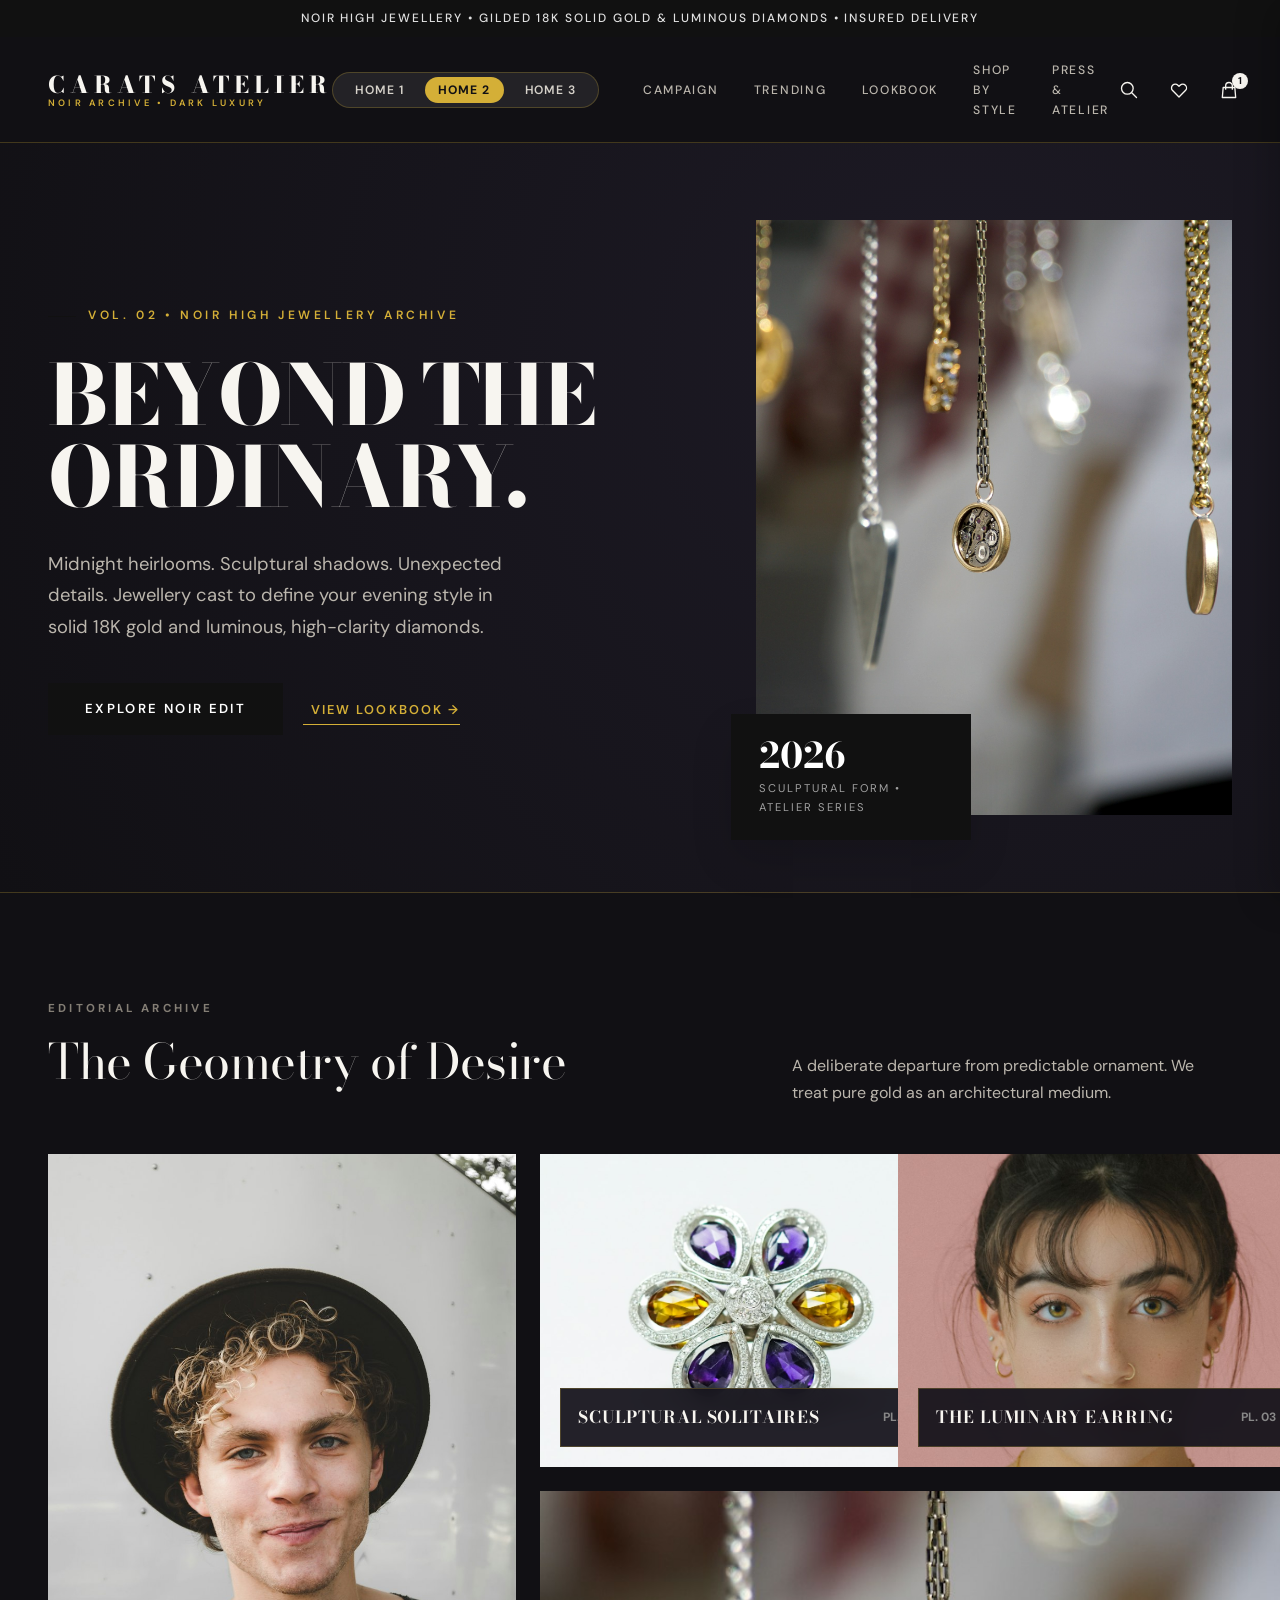
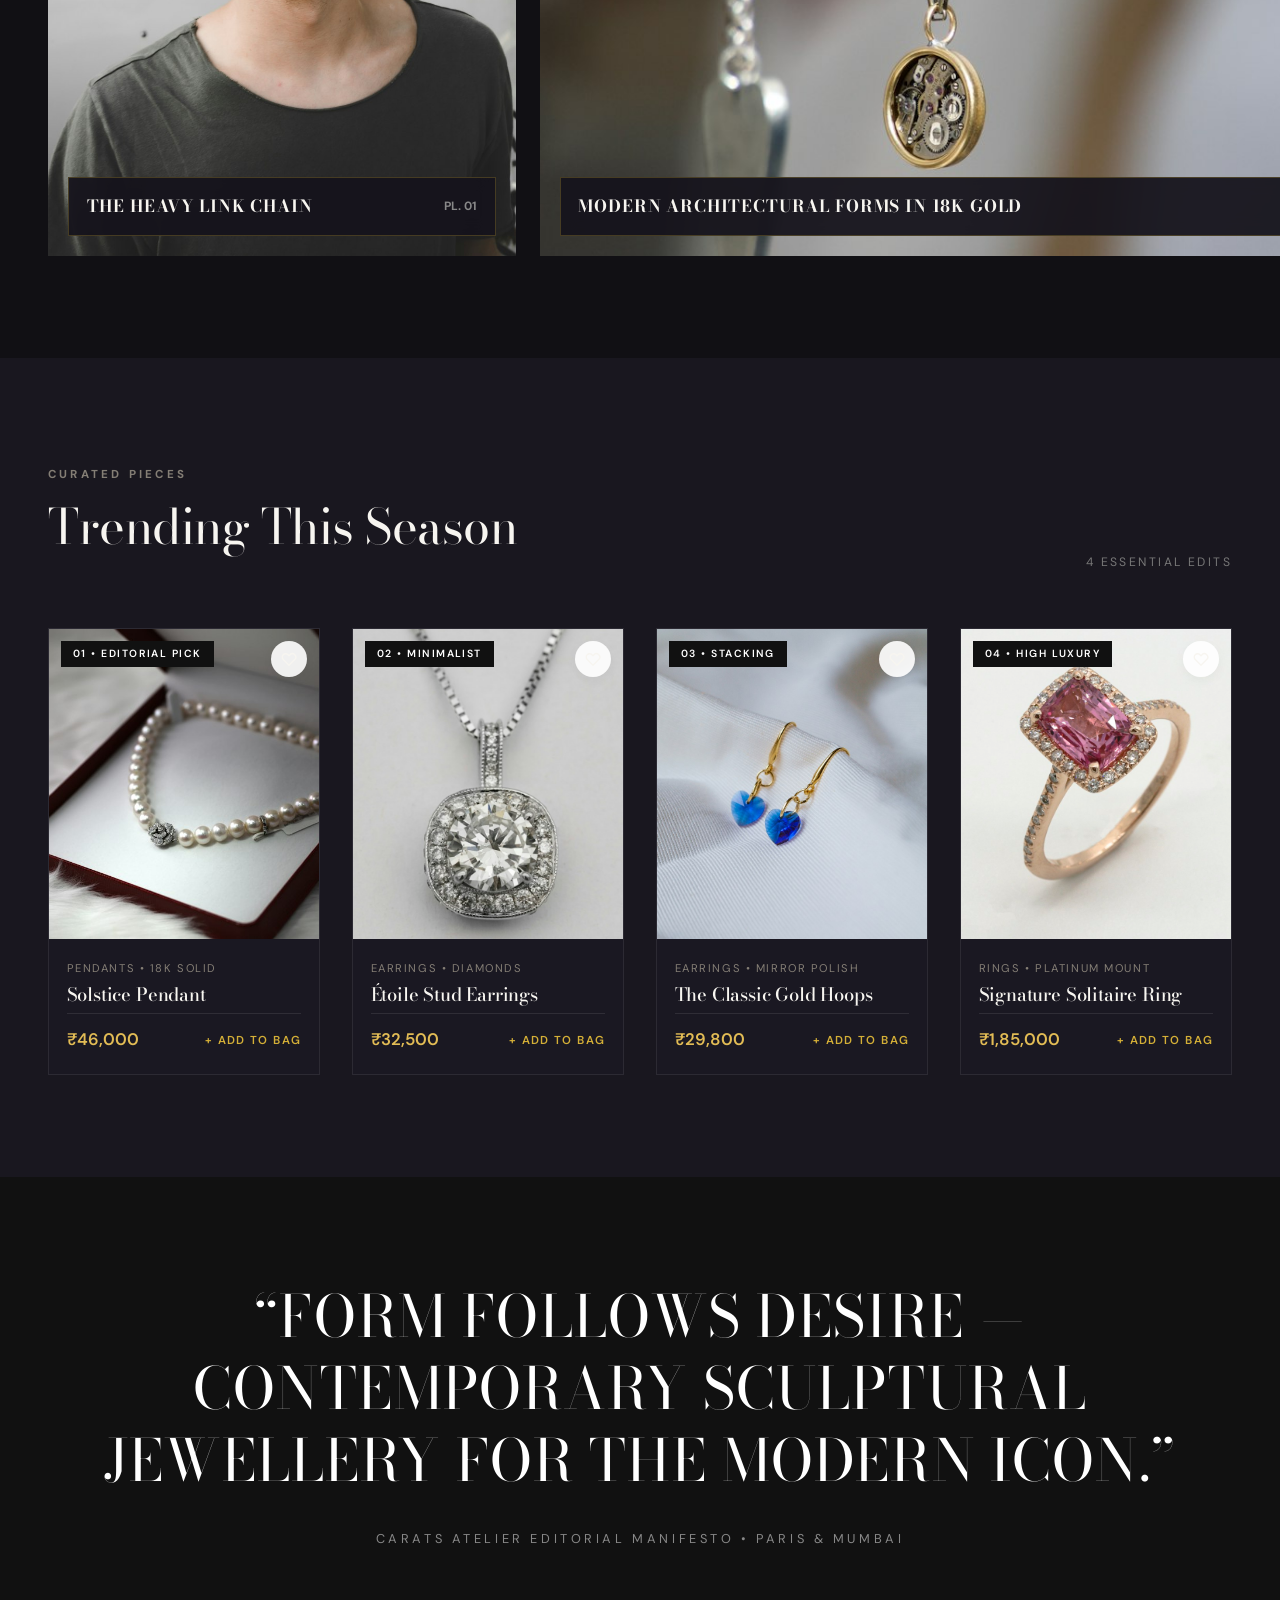
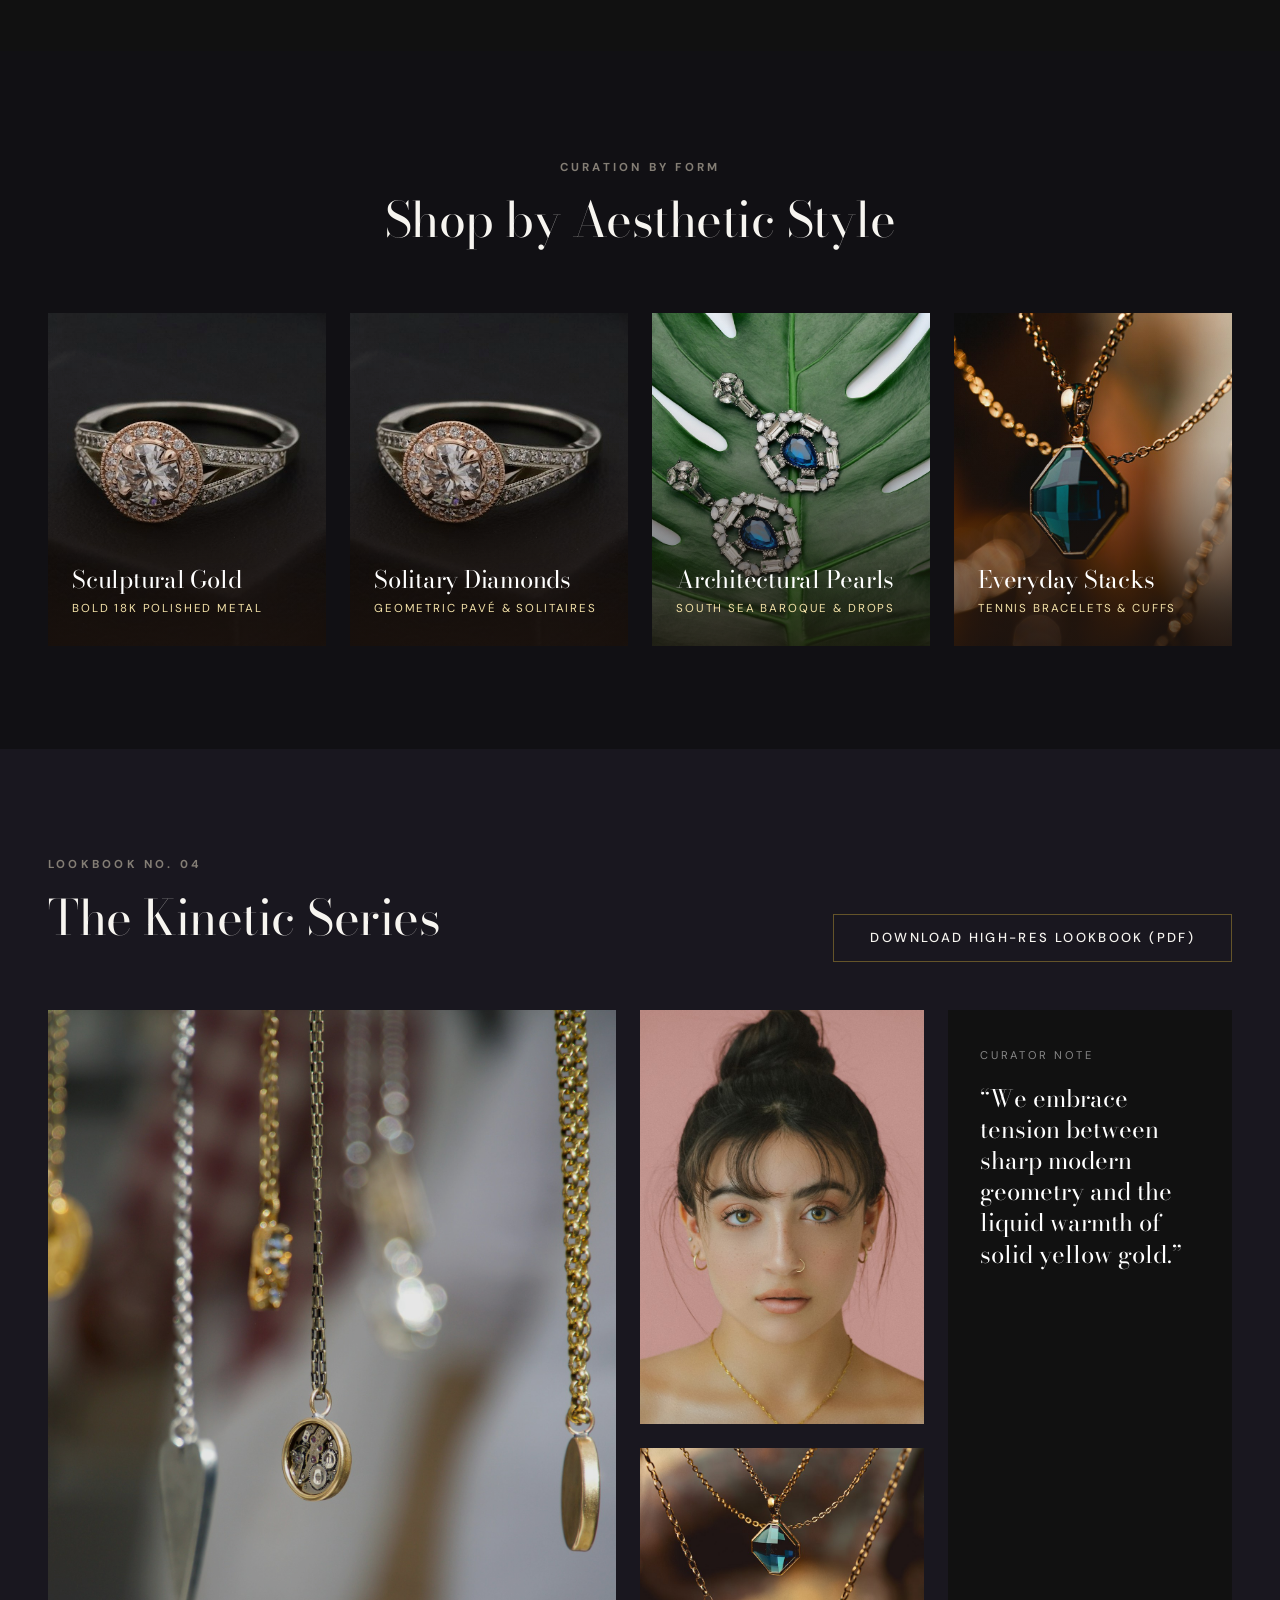
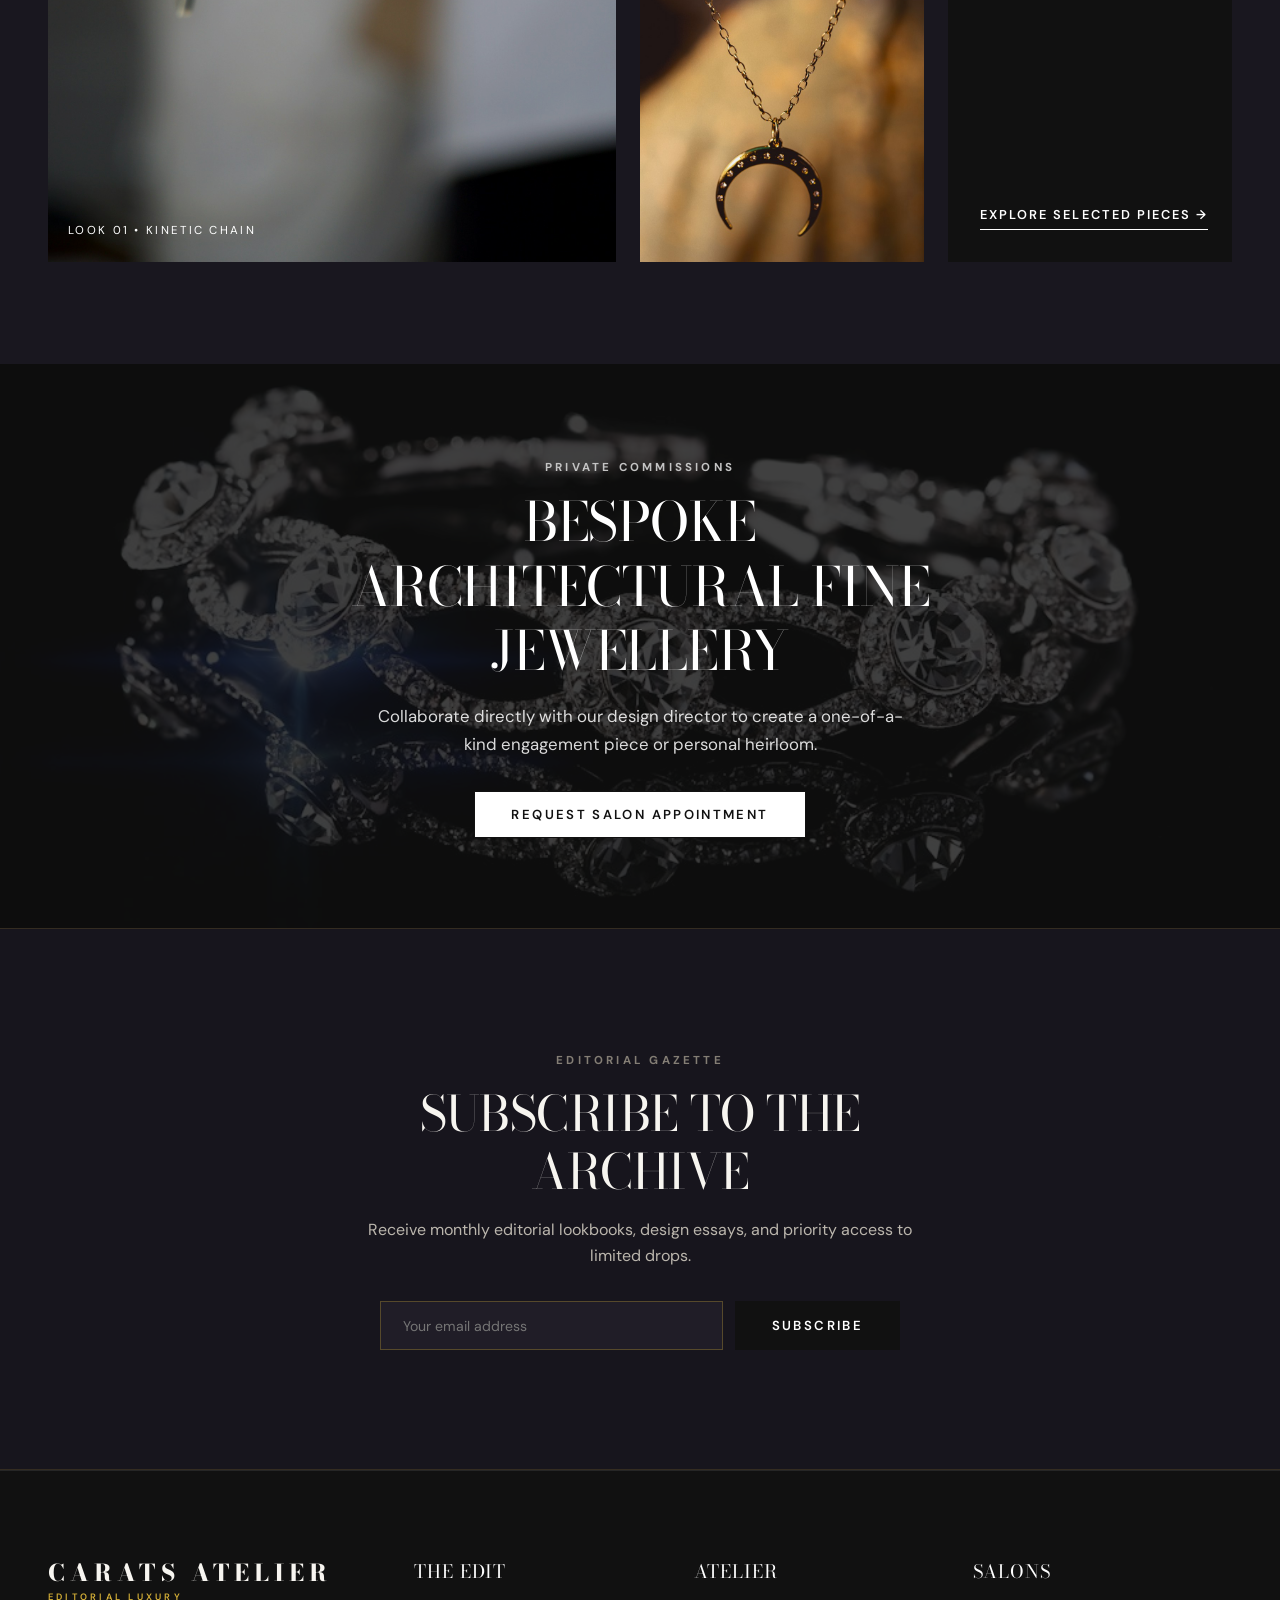
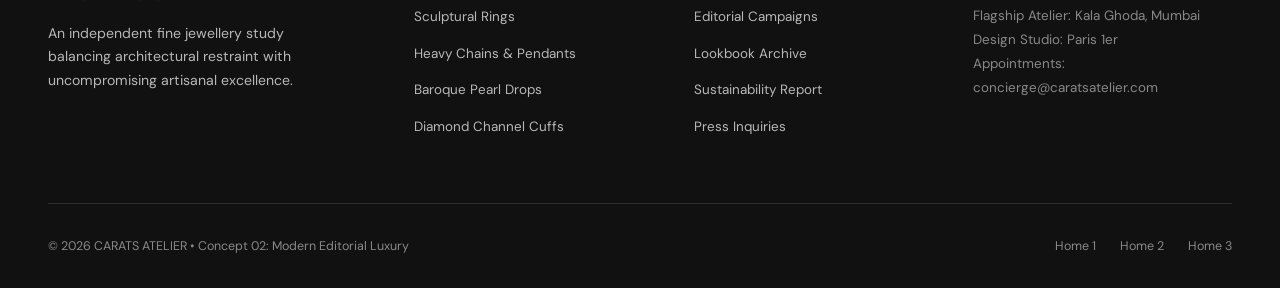
==== home-2.html @ 38d1f97b "Initial commit: Luxury Jewellery Website with 3 unique homepages" ====
<!DOCTYPE html>
<html lang="en">
<head>
  <meta charset="UTF-8">
  <meta name="viewport" content="width=device-width, initial-scale=1.0">
  <title>CARATS ATELIER | Modern Editorial Luxury</title>
  <meta name="description" content="Contemporary, fashion-forward jewellery designed to define your style. Modern heirlooms and unexpected details.">
  <link rel="stylesheet" href="css/style.css">
  <link rel="icon" href="data:image/svg+xml,<svg xmlns='http://www.w3.org/2000/svg' viewBox='0 0 24 24' fill='%23111111'><path d='M12 2L2 9l10 13 10-13-10-7z'/></svg>">
</head>
<body class="theme-dark theme-editorial">

  <!-- ==================== ANNOUNCEMENT BAR ==================== -->
  <div class="announcement-bar">
    NOIR HIGH JEWELLERY &bull; GILDED 18K SOLID GOLD & LUMINOUS DIAMONDS &bull; INSURED DELIVERY
  </div>

  <!-- ==================== GLOBAL NAVBAR ==================== -->
  <header class="site-header">
    <div class="container nav-container">
      <a href="home-2.html" class="brand-logo" aria-label="Carats Atelier Dark Luxury">
        <span class="brand-wordmark">CARATS ATELIER</span>
        <span class="brand-subtext" style="color: #D4AF37;">NOIR ARCHIVE &bull; DARK LUXURY</span>
      </a>

      <nav class="nav-menu" aria-label="Primary Navigation">
        <div class="nav-concept-group" title="Select Homepage Experience">
          <a href="home-1.html" class="nav-concept-link" data-concept="home-1">Home 1</a>
          <a href="home-2.html" class="nav-concept-link active" data-concept="home-2">Home 2</a>
          <a href="home-3.html" class="nav-concept-link" data-concept="home-3">Home 3</a>
        </div>
        <a href="#campaign" class="nav-link">Campaign</a>
        <a href="#trending" class="nav-link">Trending</a>
        <a href="#lookbook" class="nav-link">Lookbook</a>
        <a href="#styles" class="nav-link">Shop By Style</a>
        <a href="#contact" class="nav-link">Press & Atelier</a>
      </nav>

      <div class="nav-actions">
        <button class="action-btn search-trigger-btn" aria-label="Search Catalogue">
          <svg class="action-icon" fill="none" stroke="currentColor" viewBox="0 0 24 24">
            <path stroke-linecap="round" stroke-linejoin="round" d="M21 21l-6-6m2-5a7 7 0 11-14 0 7 7 0 0114 0z"/>
          </svg>
        </button>

        <button class="action-btn" id="header-wishlist-btn" aria-label="View Saved">
          <svg class="action-icon" fill="none" stroke="currentColor" viewBox="0 0 24 24">
            <path stroke-linecap="round" stroke-linejoin="round" d="M4.318 6.318a4.5 4.5 0 000 6.364L12 20.364l7.682-7.682a4.5 4.5 0 00-6.364-6.364L12 7.636l-1.318-1.318a4.5 4.5 0 00-6.364 0z"/>
          </svg>
          <span class="action-badge wishlist-count-badge" style="display: none;">0</span>
        </button>

        <button class="action-btn" id="header-bag-btn" aria-label="View Shopping Bag">
          <svg class="action-icon" fill="none" stroke="currentColor" viewBox="0 0 24 24">
            <path stroke-linecap="round" stroke-linejoin="round" d="M16 11V7a4 4 0 00-8 0v4M5 9h14l1 12H4L5 9z"/>
          </svg>
          <span class="action-badge bag-count-badge">1</span>
        </button>

        <button class="mobile-toggle" aria-label="Open Mobile Menu">
          <svg fill="none" stroke="currentColor" viewBox="0 0 24 24">
            <path stroke-linecap="round" stroke-linejoin="round" stroke-width="2" d="M4 6h16M4 12h16M4 18h16"/>
          </svg>
        </button>
      </div>
    </div>
  </header>

  <!-- ==================== MOBILE DRAWER ==================== -->
  <div class="mobile-drawer" role="dialog" aria-modal="true" aria-label="Mobile Navigation">
    <div class="mobile-drawer-content">
      <div class="mobile-drawer-header">
        <div class="brand-logo">
          <span class="brand-wordmark" style="font-size: 1.25rem;">CARATS ATELIER</span>
          <span class="brand-subtext">EDITORIAL EDITION</span>
        </div>
        <button class="mobile-close-btn" aria-label="Close Mobile Menu">&times;</button>
      </div>

      <div class="mobile-concept-list">
        <span class="mobile-concept-title">Select Experience:</span>
        <a href="home-1.html" class="nav-concept-link" data-concept="home-1">Home 1</a>
        <a href="home-2.html" class="nav-concept-link active" data-concept="home-2">Home 2</a>
        <a href="home-3.html" class="nav-concept-link" data-concept="home-3">Home 3</a>
      </div>

      <nav class="mobile-nav-links">
        <a href="#campaign" class="mobile-nav-link">Editorial Campaign</a>
        <a href="#trending" class="mobile-nav-link">Trending Now</a>
        <a href="#lookbook" class="mobile-nav-link">Visual Lookbook</a>
        <a href="#styles" class="mobile-nav-link">Shop By Style</a>
        <a href="#contact" class="mobile-nav-link">Contact & Atelier</a>
      </nav>
    </div>
  </div>

  <main>
    <!-- ==================== HERO SECTION (DARK EDITORIAL LUXURY) ==================== -->
    <section class="hero-editorial" id="hero" style="background: radial-gradient(circle at 75% 30%, #1D1A25 0%, #111014 100%);">
      <div class="container hero-editorial-grid">
        <div class="hero-editorial-text">
          <div class="editorial-tag" style="color: #D4AF37;">VOL. 02 &bull; NOIR HIGH JEWELLERY ARCHIVE</div>
          <h1 class="hero-editorial-title" style="color: #F7F5F0;">BEYOND THE ORDINARY.</h1>
          <p class="hero-editorial-desc" style="color: #BBB6AD;">
            Midnight heirlooms. Sculptural shadows. Unexpected details. Jewellery cast to define your evening style in solid 18K gold and luminous, high-clarity diamonds.
          </p>
          <div style="display: flex; gap: 1.25rem; align-items: center; flex-wrap: wrap;">
            <a href="#trending" class="btn btn-primary">Explore Noir Edit</a>
            <a href="#lookbook" class="btn-underline" style="padding-left: 0.5rem; color: #D4AF37;">View Lookbook &rarr;</a>
          </div>
        </div>

        <div class="hero-editorial-media">
          <img src="assets/images/hero-editorial.jpg" alt="Artistic jewellery editorial campaign with model" class="hero-editorial-primary-img">
          <div class="hero-editorial-floating-badge">
            <div class="year">2026</div>
            <div class="text">Sculptural Form &bull; Atelier Series</div>
          </div>
        </div>
      </div>
    </section>

    <!-- ==================== EDITORIAL CAMPAIGN GALLERY (ASYMMETRICAL SPREAD) ==================== -->
    <section class="section-padding" id="campaign">
      <div class="container">
        <div style="display: flex; justify-content: space-between; align-items: flex-end; margin-bottom: 3rem; flex-wrap: wrap; gap: 1rem;">
          <div>
            <span class="eyebrow">Editorial Archive</span>
            <h2 class="section-title">The Geometry of Desire</h2>
          </div>
          <p class="section-desc text-left" style="margin: 0; max-width: 440px;">
            A deliberate departure from predictable ornament. We treat pure gold as an architectural medium.
          </p>
        </div>

        <div class="editorial-spread-grid">
          <!-- Asymmetric tall card -->
          <div class="spread-card tall">
            <img src="assets/images/editorial-1.jpg" alt="High fashion editorial model wearing fine jewelry" loading="lazy">
            <div class="spread-caption">
              <span class="spread-caption-title">The Heavy Link Chain</span>
              <span class="spread-caption-num">PL. 01</span>
            </div>
          </div>

          <!-- Standard landscape 1 -->
          <div class="spread-card standard">
            <img src="assets/images/materials-gold.jpg" alt="Sculptural 18K solid gold rings" loading="lazy">
            <div class="spread-caption">
              <span class="spread-caption-title">Sculptural Solitaires</span>
              <span class="spread-caption-num">PL. 02</span>
            </div>
          </div>

          <!-- Standard landscape 2 -->
          <div class="spread-card standard">
            <img src="assets/images/editorial-3.jpg" alt="Artistic portrait with diamond earrings" loading="lazy">
            <div class="spread-caption">
              <span class="spread-caption-title">The Luminary Earring</span>
              <span class="spread-caption-num">PL. 03</span>
            </div>
          </div>

          <!-- Wide bottom block spanning 2 cols -->
          <div class="spread-card standard" style="grid-column: 2 / span 2; aspect-ratio: 16/7;">
            <img src="assets/images/editorial-2.jpg" alt="Fine jewellery close-up" loading="lazy">
            <div class="spread-caption">
              <span class="spread-caption-title">Modern Architectural Forms in 18K Gold</span>
              <span class="spread-caption-num">PL. 04</span>
            </div>
          </div>
        </div>
      </div>
    </section>

    <!-- ==================== TRENDING NOW COLLECTION ==================== -->
    <section class="section-padding" id="trending" style="background-color: var(--bg-secondary);">
      <div class="container">
        <div style="display: flex; justify-content: space-between; align-items: flex-end; margin-bottom: 3.5rem; flex-wrap: wrap; gap: 1rem;">
          <div>
            <span class="eyebrow">Curated Pieces</span>
            <h2 class="section-title">Trending This Season</h2>
          </div>
          <span style="font-size: 0.76rem; letter-spacing: 0.2em; text-transform: uppercase; color: #777;">4 ESSENTIAL EDITS</span>
        </div>

        <div class="product-grid">
          <!-- Item 1: Solstice Pendant -->
          <article class="product-card">
            <div class="product-image-wrap">
              <div class="product-badges">
                <span class="badge badge-dark">01 &bull; Editorial Pick</span>
              </div>
              <button class="product-wishlist-btn" data-product-id="solstice-pendant" aria-label="Save Solstice Pendant to Wishlist">
                <svg width="18" height="18" fill="none" stroke="currentColor" stroke-width="1.8" viewBox="0 0 24 24">
                  <path stroke-linecap="round" stroke-linejoin="round" d="M4.318 6.318a4.5 4.5 0 000 6.364L12 20.364l7.682-7.682a4.5 4.5 0 00-6.364-6.364L12 7.636l-1.318-1.318a4.5 4.5 0 00-6.364 0z"/>
                </svg>
              </button>
              <img src="assets/images/solstice-pendant.jpg" alt="Solstice Pendant" class="product-img" loading="lazy">
              <button class="product-quickview-btn" data-product-id="solstice-pendant">Quick View</button>
            </div>
            <div class="product-info">
              <span class="product-category">Pendants &bull; 18K Solid</span>
              <h3 class="product-title">Solstice Pendant</h3>
              <div class="product-footer">
                <span class="product-price">₹46,000</span>
                <button class="product-add-btn" onclick="addToBag('solstice-pendant')">+ Add to Bag</button>
              </div>
            </div>
          </article>

          <!-- Item 2: Étoile Stud Earrings -->
          <article class="product-card">
            <div class="product-image-wrap">
              <div class="product-badges">
                <span class="badge badge-dark">02 &bull; Minimalist</span>
              </div>
              <button class="product-wishlist-btn" data-product-id="etoile-studs" aria-label="Save Étoile Stud Earrings to Wishlist">
                <svg width="18" height="18" fill="none" stroke="currentColor" stroke-width="1.8" viewBox="0 0 24 24">
                  <path stroke-linecap="round" stroke-linejoin="round" d="M4.318 6.318a4.5 4.5 0 000 6.364L12 20.364l7.682-7.682a4.5 4.5 0 00-6.364-6.364L12 7.636l-1.318-1.318a4.5 4.5 0 00-6.364 0z"/>
                </svg>
              </button>
              <img src="assets/images/etoile-studs.jpg" alt="Étoile Stud Earrings" class="product-img" loading="lazy">
              <button class="product-quickview-btn" data-product-id="etoile-studs">Quick View</button>
            </div>
            <div class="product-info">
              <span class="product-category">Earrings &bull; Diamonds</span>
              <h3 class="product-title">Étoile Stud Earrings</h3>
              <div class="product-footer">
                <span class="product-price">₹32,500</span>
                <button class="product-add-btn" onclick="addToBag('etoile-studs')">+ Add to Bag</button>
              </div>
            </div>
          </article>

          <!-- Item 3: The Classic Gold Hoops -->
          <article class="product-card">
            <div class="product-image-wrap">
              <div class="product-badges">
                <span class="badge badge-dark">03 &bull; Stacking</span>
              </div>
              <button class="product-wishlist-btn" data-product-id="classic-hoops" aria-label="Save The Classic Gold Hoops to Wishlist">
                <svg width="18" height="18" fill="none" stroke="currentColor" stroke-width="1.8" viewBox="0 0 24 24">
                  <path stroke-linecap="round" stroke-linejoin="round" d="M4.318 6.318a4.5 4.5 0 000 6.364L12 20.364l7.682-7.682a4.5 4.5 0 00-6.364-6.364L12 7.636l-1.318-1.318a4.5 4.5 0 00-6.364 0z"/>
                </svg>
              </button>
              <img src="assets/images/classic-hoops.jpg" alt="The Classic Gold Hoops" class="product-img" loading="lazy">
              <button class="product-quickview-btn" data-product-id="classic-hoops">Quick View</button>
            </div>
            <div class="product-info">
              <span class="product-category">Earrings &bull; Mirror Polish</span>
              <h3 class="product-title">The Classic Gold Hoops</h3>
              <div class="product-footer">
                <span class="product-price">₹29,800</span>
                <button class="product-add-btn" onclick="addToBag('classic-hoops')">+ Add to Bag</button>
              </div>
            </div>
          </article>

          <!-- Item 4: Signature Solitaire Ring -->
          <article class="product-card">
            <div class="product-image-wrap">
              <div class="product-badges">
                <span class="badge badge-dark">04 &bull; High Luxury</span>
              </div>
              <button class="product-wishlist-btn" data-product-id="signature-solitaire" aria-label="Save Signature Solitaire Ring to Wishlist">
                <svg width="18" height="18" fill="none" stroke="currentColor" stroke-width="1.8" viewBox="0 0 24 24">
                  <path stroke-linecap="round" stroke-linejoin="round" d="M4.318 6.318a4.5 4.5 0 000 6.364L12 20.364l7.682-7.682a4.5 4.5 0 00-6.364-6.364L12 7.636l-1.318-1.318a4.5 4.5 0 00-6.364 0z"/>
                </svg>
              </button>
              <img src="assets/images/signature-solitaire.jpg" alt="Signature Solitaire Ring" class="product-img" loading="lazy">
              <button class="product-quickview-btn" data-product-id="signature-solitaire">Quick View</button>
            </div>
            <div class="product-info">
              <span class="product-category">Rings &bull; Platinum Mount</span>
              <h3 class="product-title">Signature Solitaire Ring</h3>
              <div class="product-footer">
                <span class="product-price">₹1,85,000</span>
                <button class="product-add-btn" onclick="addToBag('signature-solitaire')">+ Add to Bag</button>
              </div>
            </div>
          </article>
        </div>
      </div>
    </section>

    <!-- ==================== LARGE TYPOGRAPHY BRAND STATEMENT ==================== -->
    <section class="editorial-statement">
      <div class="container">
        <blockquote class="statement-quote">
          &ldquo;FORM FOLLOWS DESIRE — CONTEMPORARY SCULPTURAL JEWELLERY FOR THE MODERN ICON.&rdquo;
        </blockquote>
        <div class="statement-author">CARATS ATELIER EDITORIAL MANIFESTO &bull; PARIS & MUMBAI</div>
      </div>
    </section>

    <!-- ==================== SHOP BY STYLE (CURATED MODERN MOODS) ==================== -->
    <section class="section-padding" id="styles">
      <div class="container">
        <div style="text-align: center; margin-bottom: clamp(2.5rem, 5vw, 4rem);">
          <span class="eyebrow">Curation By Form</span>
          <h2 class="section-title">Shop by Aesthetic Style</h2>
        </div>

        <div class="category-grid">
          <!-- Style 1 -->
          <div class="category-card" style="aspect-ratio: 1/1.2;">
            <img src="assets/images/cat-rings.jpg" alt="Sculptural gold rings" class="category-card-img" loading="lazy">
            <div class="category-card-overlay">
              <h3 class="category-card-title">Sculptural Gold</h3>
              <span class="category-card-count">Bold 18K Polished Metal</span>
            </div>
          </div>

          <!-- Style 2 -->
          <div class="category-card" style="aspect-ratio: 1/1.2;">
            <img src="assets/images/grace-ring.jpg" alt="Solitary diamond ring" class="category-card-img" loading="lazy">
            <div class="category-card-overlay">
              <h3 class="category-card-title">Solitary Diamonds</h3>
              <span class="category-card-count">Geometric Pavé & Solitaires</span>
            </div>
          </div>

          <!-- Style 3 -->
          <div class="category-card" style="aspect-ratio: 1/1.2;">
            <img src="assets/images/cat-earrings.jpg" alt="Architectural pearl earrings" class="category-card-img" loading="lazy">
            <div class="category-card-overlay">
              <h3 class="category-card-title">Architectural Pearls</h3>
              <span class="category-card-count">South Sea Baroque & Drops</span>
            </div>
          </div>

          <!-- Style 4 -->
          <div class="category-card" style="aspect-ratio: 1/1.2;">
            <img src="assets/images/aurora-bracelet.jpg" alt="Everyday diamond stacks" class="category-card-img" loading="lazy">
            <div class="category-card-overlay">
              <h3 class="category-card-title">Everyday Stacks</h3>
              <span class="category-card-count">Tennis Bracelets & Cuffs</span>
            </div>
          </div>
        </div>
      </div>
    </section>

    <!-- ==================== VISUAL LOOKBOOK SECTION ==================== -->
    <section class="section-padding" id="lookbook" style="background-color: var(--bg-secondary);">
      <div class="container">
        <div style="display: flex; justify-content: space-between; align-items: flex-end; margin-bottom: 3rem; flex-wrap: wrap; gap: 1rem;">
          <div>
            <span class="eyebrow">Lookbook No. 04</span>
            <h2 class="section-title">The Kinetic Series</h2>
          </div>
          <button class="btn btn-secondary" onclick="showToast('Lookbook Look-01 to Look-12 loaded in full resolution gallery.', '📷')">
            Download High-Res Lookbook (PDF)
          </button>
        </div>

        <div style="display: grid; grid-template-columns: 2fr 1fr 1fr; gap: 1.5rem;">
          <div style="position: relative; overflow: hidden; background: #000;">
            <img src="assets/images/hero-editorial.jpg" alt="Kinetic lookbook main" style="width: 100%; height: 100%; object-fit: cover; opacity: 0.9;" loading="lazy">
            <div style="position: absolute; bottom: 20px; left: 20px; color: #fff;">
              <span style="font-size: 0.72rem; letter-spacing: 0.2em; text-transform: uppercase;">LOOK 01 &bull; KINETIC CHAIN</span>
            </div>
          </div>
          <div style="display: flex; flex-direction: column; gap: 1.5rem;">
            <div style="position: relative; overflow: hidden; height: 100%;">
              <img src="assets/images/editorial-3.jpg" alt="Kinetic lookbook 2" style="width: 100%; height: 100%; object-fit: cover;" loading="lazy">
            </div>
            <div style="position: relative; overflow: hidden; height: 100%;">
              <img src="assets/images/celeste-necklace.jpg" alt="Kinetic lookbook 3" style="width: 100%; height: 100%; object-fit: cover;" loading="lazy">
            </div>
          </div>
          <div style="position: relative; overflow: hidden; background: #111; padding: 2rem; display: flex; flex-direction: column; justify-content: space-between; color: #FFF;">
            <div>
              <span style="font-size: 0.7rem; letter-spacing: 0.25em; text-transform: uppercase; color: #888;">CURATOR NOTE</span>
              <p style="font-family: var(--font-bodoni); font-size: 1.5rem; line-height: 1.3; margin-top: 1rem;">
                &ldquo;We embrace tension between sharp modern geometry and the liquid warmth of solid yellow gold.&rdquo;
              </p>
            </div>
            <a href="#trending" class="btn-underline" style="color: #FFF; width: max-content;">Explore Selected Pieces &rarr;</a>
          </div>
        </div>
      </div>
    </section>

    <!-- ==================== BOLD PROMOTIONAL CAMPAIGN BANNER ==================== -->
    <section class="promo-banner" style="background-color: #111111;">
      <img src="assets/images/craft-atelier.jpg" alt="Craft workshop" class="promo-banner-bg" style="opacity: 0.2;" loading="lazy">
      <div class="container promo-banner-content">
        <span class="eyebrow" style="color: #C4C4C4;">PRIVATE COMMISSIONS</span>
        <h2 class="promo-banner-title">BESPOKE ARCHITECTURAL FINE JEWELLERY</h2>
        <p class="promo-banner-desc">
          Collaborate directly with our design director to create a one-of-a-kind engagement piece or personal heirloom.
        </p>
        <button class="btn btn-primary" onclick="showToast('Private Atelier Consultation booking opened.', '✦')" style="background-color: #FFFFFF; color: #111111;">
          Request Salon Appointment
        </button>
      </div>
    </section>

    <!-- ==================== NEWSLETTER SECTION ==================== -->
    <section class="section-padding newsletter-section" style="background-color: #17151D; border-top: 1px solid rgba(212, 175, 55, 0.15); border-bottom: 1px solid rgba(212, 175, 55, 0.15);">
      <div class="container">
        <div class="newsletter-card">
          <span class="eyebrow">EDITORIAL GAZETTE</span>
          <h2 class="section-title">SUBSCRIBE TO THE ARCHIVE</h2>
          <p class="section-desc">Receive monthly editorial lookbooks, design essays, and priority access to limited drops.</p>
          
          <form class="newsletter-form">
            <input type="email" class="newsletter-input" placeholder="Your email address" required aria-label="Email address for newsletter">
            <button type="submit" class="btn btn-primary">Subscribe</button>
          </form>
          <div class="newsletter-feedback"></div>
        </div>
      </div>
    </section>
  </main>

  <!-- ==================== MINIMAL BLACK & WHITE FOOTER ==================== -->
  <footer class="site-footer" id="contact" style="background-color: #111111;">
    <div class="container">
      <div class="footer-top">
        <div class="footer-brand">
          <div class="brand-logo">
            <span class="brand-wordmark" style="color: #FFFFFF;">CARATS ATELIER</span>
            <span class="brand-subtext" style="color: #888;">EDITORIAL LUXURY</span>
          </div>
          <p class="footer-desc">
            An independent fine jewellery study balancing architectural restraint with uncompromising artisanal excellence.
          </p>
        </div>

        <div>
          <h4 class="footer-heading">THE EDIT</h4>
          <ul class="footer-links">
            <li><a href="#trending" class="footer-link">Sculptural Rings</a></li>
            <li><a href="#trending" class="footer-link">Heavy Chains & Pendants</a></li>
            <li><a href="#trending" class="footer-link">Baroque Pearl Drops</a></li>
            <li><a href="#trending" class="footer-link">Diamond Channel Cuffs</a></li>
          </ul>
        </div>

        <div>
          <h4 class="footer-heading">ATELIER</h4>
          <ul class="footer-links">
            <li><a href="#campaign" class="footer-link">Editorial Campaigns</a></li>
            <li><a href="#lookbook" class="footer-link">Lookbook Archive</a></li>
            <li><a href="javascript:void(0)" onclick="showToast('Sourcing: 100% RJC-certified gold and Kimberley diamonds.', '✓')" class="footer-link">Sustainability Report</a></li>
            <li><a href="javascript:void(0)" onclick="showToast('Press requests: press@caratsatelier.com', '✉')" class="footer-link">Press Inquiries</a></li>
          </ul>
        </div>

        <div>
          <h4 class="footer-heading">SALONS</h4>
          <p style="font-size: 0.84rem; color: #888; line-height: 1.8;">
            Flagship Atelier: Kala Ghoda, Mumbai<br>
            Design Studio: Paris 1er<br>
            Appointments: concierge@caratsatelier.com
          </p>
        </div>
      </div>

      <div class="footer-bottom">
        <div>&copy; 2026 CARATS ATELIER &bull; Concept 02: Modern Editorial Luxury</div>
        <div style="display: flex; gap: 1.5rem;">
          <a href="home-1.html">Home 1</a>
          <a href="home-2.html">Home 2</a>
          <a href="home-3.html">Home 3</a>
        </div>
      </div>
    </div>
  </footer>

  <!-- ==================== QUICK-VIEW PRODUCT MODAL ==================== -->
  <div class="modal-overlay" id="quickview-modal" role="dialog" aria-modal="true" aria-label="Product Details Modal">
    <div class="quickview-card">
      <button class="modal-close-btn" id="quickview-close" aria-label="Close modal">&times;</button>
      <div class="quickview-image-pane">
        <img id="qv-image" src="assets/images/solstice-pendant.jpg" alt="Jewellery Piece">
      </div>
      <div class="quickview-details-pane">
        <span class="quickview-category" id="qv-category">Pendants</span>
        <h3 class="quickview-title" id="qv-title">Solstice Pendant</h3>
        <div class="quickview-price" id="qv-price">₹46,000</div>
        <p class="quickview-desc" id="qv-desc">
          Inspired by ancient celestial talismans, featuring radiant hand-engraved fluted gold rays surrounding a sparkling center solitaire.
        </p>

        <div class="quickview-spec-list">
          <div class="quickview-spec-item">
            <span>Material</span>
            <strong id="qv-metal">18K Solid Gold</strong>
          </div>
          <div class="quickview-spec-item">
            <span>Stones</span>
            <strong id="qv-stone">Round Brilliant Diamond</strong>
          </div>
          <div class="quickview-spec-item">
            <span>Standard</span>
            <strong>BIS Hallmarked Fine Gold</strong>
          </div>
        </div>

        <div class="quickview-actions">
          <button class="btn btn-primary" id="qv-add-bag" style="flex: 2;">Add to Bag</button>
          <button class="btn btn-secondary" id="qv-add-wishlist" style="flex: 1;">Save ♡</button>
        </div>
      </div>
    </div>
  </div>

  <!-- ==================== SHOPPING BAG DRAWER ==================== -->
  <aside class="drawer-panel" id="bag-drawer" aria-label="Shopping Bag Slide-over">
    <div class="drawer-header">
      <h3 class="drawer-title">
        <span>ATELIER BAG</span>
      </h3>
      <button class="mobile-close-btn" id="bag-drawer-close" aria-label="Close bag">&times;</button>
    </div>
    <div class="drawer-body" id="bag-drawer-items"></div>
    <div class="drawer-footer">
      <div class="drawer-subtotal">
        <span>SUBTOTAL</span>
        <span id="bag-drawer-subtotal">₹58,500</span>
      </div>
      <button class="btn btn-primary" id="drawer-checkout-btn" style="width: 100%;">CONTINUE TO CHECKOUT</button>
    </div>
  </aside>

  <!-- ==================== SEARCH MODAL OVERLAY ==================== -->
  <div class="search-modal" id="search-modal" role="dialog" aria-modal="true" aria-label="Search Catalogue">
    <div class="search-modal-header">
      <div class="brand-logo">
        <span class="brand-wordmark" style="font-size: 1.2rem;">CARATS ATELIER</span>
        <span class="brand-subtext">ARCHIVE SEARCH</span>
      </div>
      <button class="modal-close-btn" id="search-close-btn" aria-label="Close search overlay">&times;</button>
    </div>
    <div class="search-bar-wrap">
      <input type="text" class="search-input-field" id="search-input" placeholder="Type piece name or category..." autocomplete="off">
    </div>
    <div class="search-results-grid" id="search-results"></div>
  </div>



  <!-- ==================== BACK TO TOP ==================== -->
  <button class="back-to-top" aria-label="Scroll back to top">
    <svg width="20" height="20" fill="none" stroke="currentColor" stroke-width="2" viewBox="0 0 24 24">
      <path stroke-linecap="round" stroke-linejoin="round" d="M5 10l7-7m0 0l7 7m-7-7v18"/>
    </svg>
  </button>

  <script src="js/main.js"></script>
</body>
</html>
---- css/style.css ----
/* ==========================================================================
   CARATS ATELIER — LUXURY JEWELLERY WEBSITE
   Shared Styles, Design Tokens & Concept-Specific Themes
   ========================================================================== */

@import url('https://fonts.googleapis.com/css2?family=Bodoni+Moda:ital,opsz,wght@0,6..96,400;0,6..96,500;0,6..96,600;0,6..96,700;0,6..96,800;1,6..96,400&family=Cormorant+Garamond:ital,wght@0,300;0,400;0,500;0,600;0,700;1,400;1,600&family=DM+Sans:ital,opsz,wght@0,9..40,300;0,9..40,400;0,9..40,500;0,9..40,600;0,9..40,700;1,9..40,400&family=Lato:ital,wght@0,300;0,400;0,700;1,300;1,400&family=Montserrat:ital,wght@0,300;0,400;0,500;0,600;0,700;1,300;1,400&family=Playfair+Display:ital,wght@0,400;0,500;0,600;0,700;1,400;1,600&display=swap');

/* --- Root & Shared Variables --- */
:root {
  --font-cormorant: 'Cormorant Garamond', Georgia, serif;
  --font-montserrat: 'Montserrat', -apple-system, BlinkMacSystemFont, sans-serif;
  --font-bodoni: 'Bodoni Moda', 'Didot', serif;
  --font-dm: 'DM Sans', -apple-system, BlinkMacSystemFont, sans-serif;
  --font-playfair: 'Playfair Display', Georgia, serif;
  --font-lato: 'Lato', -apple-system, BlinkMacSystemFont, sans-serif;

  --transition-fast: 0.2s cubic-bezier(0.16, 1, 0.3, 1);
  --transition-normal: 0.35s cubic-bezier(0.16, 1, 0.3, 1);
  --transition-smooth: 0.5s cubic-bezier(0.16, 1, 0.3, 1);
  --transition-slow: 0.8s cubic-bezier(0.16, 1, 0.3, 1);

  --shadow-sm: 0 4px 12px rgba(0, 0, 0, 0.04);
  --shadow-md: 0 10px 25px rgba(0, 0, 0, 0.07);
  --shadow-lg: 0 20px 40px rgba(0, 0, 0, 0.12);
  --shadow-hover: 0 16px 36px rgba(0, 0, 0, 0.14);

  --container-max: 1360px;
  --container-padding: clamp(1.25rem, 4vw, 3rem);
  --section-spacing: clamp(4.5rem, 8vw, 8rem);
}

/* ==========================================================================
   THEME DEFINITIONS: 3 TRULY DISTINCT VISUAL IDENTITIES
   ========================================================================== */

/* --- CONCEPT 1: ULTRA BRIGHT LUXURY (Radiant Sunlit Alabaster & Gold) --- */
body.theme-bright,
body.theme-timeless {
  --bg-primary: #FCFBF9;       /* Luminous Crisp Alabaster White */
  --bg-secondary: #F6F3ED;     /* Warm Sunlit Cream */
  --bg-card: #FFFFFF;
  --bg-dark: #231C18;          /* Deep Espresso for footers */
  --text-primary: #1C1917;     /* Rich Crisp Charcoal */
  --text-secondary: #57534E;
  --text-muted: #8F8881;
  --accent-gold: #B89047;      /* Radiant Polished Gold */
  --accent-gold-light: #DFC28A;
  --accent-taupe: #C8BFB5;
  --border-color: rgba(184, 144, 71, 0.28);
  --border-subtle: rgba(28, 25, 23, 0.08);

  --font-heading: var(--font-cormorant);
  --font-body: var(--font-montserrat);
  --radius-card: 4px;
  --radius-btn: 2px;
  --header-bg: rgba(252, 251, 249, 0.94);
  --nav-text: #1C1917;
}

/* --- CONCEPT 2: LITTLE DARK LUXURY (Midnight Obsidian & Gilded Gold Noir) --- */
body.theme-dark,
body.theme-editorial {
  --bg-primary: #111014;       /* Deep Midnight Obsidian */
  --bg-secondary: #19171F;     /* Rich Dark Charcoal Velvet */
  --bg-card: #1D1B24;          /* Elevated Night Card */
  --bg-dark: #0A090D;          /* Deepest Jet Noir */
  --text-primary: #F7F5F0;     /* Crisp Luminous Warm Ivory */
  --text-secondary: #BBB6AD;   /* Silky Light Taupe */
  --text-muted: #847E75;
  --accent-gold: #D4AF37;      /* Gilded Glowing Yellow Gold */
  --accent-gold-light: #F4E2A9;
  --accent-taupe: #3D3948;
  --border-color: rgba(212, 175, 55, 0.28);
  --border-subtle: rgba(255, 255, 255, 0.09);

  --font-heading: var(--font-bodoni);
  --font-body: var(--font-dm);
  --radius-card: 0px;
  --radius-btn: 0px;
  --header-bg: rgba(17, 16, 20, 0.94);
  --nav-text: #F7F5F0;
}

/* Dark Theme Specific Overrides */
body.theme-dark .site-header,
body.theme-editorial .site-header {
  background-color: var(--header-bg);
  border-bottom: 1px solid rgba(212, 175, 55, 0.18);
}

body.theme-dark .brand-wordmark,
body.theme-dark .nav-link,
body.theme-dark .action-btn {
  color: #F7F5F0;
}

body.theme-dark .nav-concept-group {
  background: rgba(255, 255, 255, 0.08);
}

body.theme-dark .nav-concept-link {
  color: #BBB6AD;
}

body.theme-dark .nav-concept-link.active {
  background-color: #D4AF37;
  color: #111014;
}

body.theme-dark .product-card {
  background-color: #1A1822;
  border-color: rgba(255, 255, 255, 0.08);
}

body.theme-dark .product-card:hover {
  border-color: rgba(212, 175, 55, 0.45);
  box-shadow: 0 16px 36px rgba(0, 0, 0, 0.6);
}

body.theme-dark .product-image-wrap {
  background-color: #14131A;
}

body.theme-dark .product-title {
  color: #F7F5F0;
}

body.theme-dark .product-price {
  color: #E2BC55;
}

body.theme-dark .feature-box {
  background-color: #19171F;
  border-color: rgba(212, 175, 55, 0.2);
}

body.theme-dark .feature-title {
  color: #F7F5F0;
}

body.theme-dark .feature-desc {
  color: #BBB6AD;
}

body.theme-dark .btn-primary {
  background-color: #D4AF37;
  color: #111014;
  border-color: #D4AF37;
  font-weight: 600;
}

body.theme-dark .btn-primary:hover {
  background-color: #FFFFFF;
  color: #111014;
  border-color: #FFFFFF;
}

body.theme-dark .btn-secondary {
  border-color: rgba(212, 175, 55, 0.4);
  color: #F7F5F0;
}

body.theme-dark .btn-secondary:hover {
  background-color: rgba(212, 175, 55, 0.12);
  border-color: #D4AF37;
}

body.theme-dark .btn-underline {
  color: #F7F5F0;
}

body.theme-dark .announcement-bar {
  background-color: #0A090D;
  color: #D4AF37;
  border-bottom: 1px solid rgba(212, 175, 55, 0.15);
}

body.theme-dark .quickview-card,
body.theme-dark .drawer-panel {
  background-color: #1A1822;
  color: #F7F5F0;
  border: 1px solid rgba(212, 175, 55, 0.25);
}

body.theme-dark .drawer-header,
body.theme-dark .drawer-footer {
  border-color: rgba(255, 255, 255, 0.1);
  background-color: #15131C;
}

body.theme-dark .drawer-item {
  border-bottom-color: rgba(255, 255, 255, 0.08);
}

body.theme-dark .drawer-item-title,
body.theme-dark .drawer-title,
body.theme-dark .quickview-title {
  color: #F7F5F0;
}

body.theme-dark .quickview-price {
  color: #E2BC55;
}

body.theme-dark .quickview-details-pane {
  background-color: #1A1822;
}

body.theme-dark .quickview-spec-list {
  border-color: rgba(255, 255, 255, 0.1);
}

body.theme-dark .quickview-spec-item {
  color: #BBB6AD;
}

body.theme-dark .modal-close-btn {
  background: rgba(255, 255, 255, 0.12);
  color: #FFFFFF;
}

body.theme-dark .newsletter-section {
  background-color: #16141C;
  border-color: rgba(255, 255, 255, 0.08);
}

body.theme-dark .newsletter-input {
  background-color: #201D27;
  border-color: rgba(212, 175, 55, 0.3);
  color: #F7F5F0;
}

body.theme-dark .search-modal {
  background-color: rgba(17, 16, 20, 0.98);
}

body.theme-dark .search-input-field {
  color: #F7F5F0;
  border-bottom-color: #D4AF37;
}

body.theme-dark .mobile-drawer-content {
  background-color: #15131C;
  color: #F7F5F0;
}

body.theme-dark .mobile-concept-list {
  background-color: #201D27;
}

/* --- CONCEPT 3: CARATS BY GRACE (@caratsbygrace Fine Lab-Grown Diamonds) --- */
body.theme-grace,
body.theme-romantic {
  --bg-primary: #FDF9F6;       /* Warm Cashmere Blush Ivory */
  --bg-secondary: #F6EDE7;     /* Soft Rose Powder Cream */
  --bg-card: #FFFFFF;
  --bg-dark: #33221E;          /* Rich Warm Mocha Rosewood */
  --text-primary: #33221E;     /* Deep Warm Espresso */
  --text-secondary: #6B514B;   /* Velvety Cocoa */
  --text-muted: #967B75;
  --accent-gold: #C08A63;      /* Warm Rose Gold & Champagne Shimmer */
  --accent-gold-light: #F2DCD0;
  --accent-taupe: #A97C82;     /* Dusty Mauve */
  --border-color: rgba(192, 138, 99, 0.28);
  --border-subtle: rgba(51, 34, 30, 0.08);

  --font-heading: var(--font-playfair);
  --font-body: var(--font-lato);
  --radius-card: 16px;
  --radius-btn: 30px;
  --header-bg: rgba(253, 249, 246, 0.94);
  --nav-text: #33221E;
}

body.theme-grace .brand-wordmark {
  letter-spacing: 0.14em;
  font-weight: 600;
}

body.theme-grace .site-header {
  background-color: var(--header-bg);
  border-bottom: 1px solid rgba(192, 138, 99, 0.2);
}

body.theme-grace .announcement-bar {
  background-color: #F7EAE3;
  color: #4A322D;
  font-family: var(--font-heading);
  font-style: italic;
  font-size: 0.94rem;
  letter-spacing: 0.04em;
}

body.theme-grace .btn-primary {
  background-color: #33221E;
  color: #FDF9F6;
  border-color: #33221E;
  box-shadow: 0 4px 15px rgba(51, 34, 30, 0.15);
}

body.theme-grace .btn-primary:hover {
  background-color: #C08A63;
  border-color: #C08A63;
  color: #FFFFFF;
  transform: translateY(-2px);
  box-shadow: 0 8px 22px rgba(192, 138, 99, 0.35);
}

/* ==========================================================================
   BASE RESET & TYPOGRAPHY
   ========================================================================== */
*, *::before, *::after {
  box-sizing: border-box;
  margin: 0;
  padding: 0;
}

html {
  scroll-behavior: smooth;
  -webkit-font-smoothing: antialiased;
  -moz-osx-font-smoothing: grayscale;
}

body {
  background-color: var(--bg-primary);
  color: var(--text-primary);
  font-family: var(--font-body);
  font-size: 15px;
  line-height: 1.65;
  overflow-x: hidden;
  transition: background-color var(--transition-normal), color var(--transition-normal);
}

img {
  max-width: 100%;
  height: auto;
  display: block;
  object-fit: cover;
}

a {
  color: inherit;
  text-decoration: none;
  transition: color var(--transition-fast);
}

button {
  font-family: inherit;
  cursor: pointer;
  border: none;
  background: none;
  transition: all var(--transition-fast);
}

input, textarea, select {
  font-family: inherit;
  font-size: inherit;
  color: inherit;
}

ul, ol {
  list-style: none;
}

/* Headings */
h1, h2, h3, h4, h5, h6 {
  font-family: var(--font-heading);
  font-weight: 400;
  line-height: 1.2;
  letter-spacing: -0.01em;
  color: var(--text-primary);
}

.eyebrow {
  font-family: var(--font-body);
  font-size: 0.72rem;
  letter-spacing: 0.22em;
  text-transform: uppercase;
  color: var(--accent-gold);
  font-weight: 600;
  display: inline-block;
  margin-bottom: 0.85rem;
}

body.theme-editorial .eyebrow {
  letter-spacing: 0.28em;
  font-weight: 700;
  color: var(--text-muted);
}

body.theme-romantic .eyebrow {
  letter-spacing: 0.16em;
  font-style: italic;
  font-family: var(--font-heading);
  font-size: 0.95rem;
  text-transform: none;
  color: var(--accent-gold);
}

.section-title {
  font-size: clamp(2rem, 3.8vw, 3.25rem);
  margin-bottom: 1rem;
}

.section-desc {
  font-size: 1rem;
  color: var(--text-secondary);
  max-width: 580px;
  margin-inline: auto;
}

.text-left .section-desc {
  margin-inline: 0;
}

/* Container */
.container {
  width: 100%;
  max-width: var(--container-max);
  margin-inline: auto;
  padding-inline: var(--container-padding);
}

.section-padding {
  padding-block: var(--section-spacing);
}

/* ==========================================================================
   BUTTONS & BADGES
   ========================================================================== */
.btn {
  display: inline-flex;
  align-items: center;
  justify-content: center;
  gap: 0.65rem;
  padding: 0.9rem 2.25rem;
  font-size: 0.82rem;
  font-weight: 500;
  letter-spacing: 0.18em;
  text-transform: uppercase;
  border-radius: var(--radius-btn);
  transition: all var(--transition-fast);
  position: relative;
  overflow: hidden;
  text-align: center;
}

.btn-primary {
  background-color: var(--text-primary);
  color: var(--bg-primary);
  border: 1px solid var(--text-primary);
}

.btn-primary:hover {
  background-color: var(--accent-gold);
  border-color: var(--accent-gold);
  color: #FFFFFF;
  transform: translateY(-2px);
  box-shadow: var(--shadow-md);
}

body.theme-timeless .btn-primary {
  background-color: var(--bg-dark);
  color: var(--bg-primary);
  border: 1px solid var(--bg-dark);
}

body.theme-timeless .btn-primary:hover {
  background-color: var(--accent-gold);
  border-color: var(--accent-gold);
  color: #FFFFFF;
}

body.theme-editorial .btn-primary {
  background-color: #111111;
  color: #FFFFFF;
  border: 1px solid #111111;
}

body.theme-editorial .btn-primary:hover {
  background-color: #FFFFFF;
  color: #111111;
  border-color: #111111;
}

body.theme-romantic .btn-primary {
  background-color: var(--text-primary);
  color: #FFF9F5;
  border: 1px solid var(--text-primary);
  box-shadow: 0 4px 15px rgba(107, 76, 70, 0.15);
}

body.theme-romantic .btn-primary:hover {
  background-color: var(--accent-gold);
  border-color: var(--accent-gold);
  color: #FFFFFF;
  transform: translateY(-2px);
  box-shadow: 0 8px 20px rgba(200, 143, 141, 0.35);
}

.btn-secondary {
  background-color: transparent;
  color: var(--text-primary);
  border: 1px solid var(--border-color);
}

.btn-secondary:hover {
  border-color: var(--text-primary);
  background-color: rgba(0, 0, 0, 0.03);
}

.btn-underline {
  padding: 0.3rem 0;
  background: none;
  border: none;
  color: var(--text-primary);
  font-size: 0.8rem;
  letter-spacing: 0.16em;
  text-transform: uppercase;
  font-weight: 600;
  position: relative;
}

.btn-underline::after {
  content: '';
  position: absolute;
  bottom: 0;
  left: 0;
  width: 100%;
  height: 1px;
  background-color: currentColor;
  transition: width var(--transition-fast);
}

.btn-underline:hover::after {
  width: 50%;
}

/* Badge */
.badge {
  display: inline-block;
  padding: 0.3rem 0.75rem;
  font-size: 0.65rem;
  letter-spacing: 0.14em;
  text-transform: uppercase;
  font-weight: 600;
  border-radius: var(--radius-btn);
}

.badge-gold {
  background-color: rgba(182, 154, 101, 0.15);
  color: #92753F;
  border: 1px solid rgba(182, 154, 101, 0.3);
}

.badge-dark {
  background-color: #111111;
  color: #FFFFFF;
}

.badge-rose {
  background-color: #F8E5E3;
  color: #9E5B58;
}

/* ==========================================================================
   TOP CLIENT CONCEPT SWITCHER BAR (PRESENTATION ESSENTIAL)
   ========================================================================== */
.concept-preview-bar {
  background-color: #1A1A1A;
  color: #E0E0E0;
  font-size: 0.78rem;
  padding: 0.65rem var(--container-padding);
  display: flex;
  align-items: center;
  justify-content: space-between;
  flex-wrap: wrap;
  gap: 0.75rem;
  z-index: 1001;
  position: relative;
  border-bottom: 1px solid rgba(255, 255, 255, 0.1);
}

.concept-bar-label {
  display: flex;
  align-items: center;
  gap: 0.5rem;
  font-weight: 500;
  letter-spacing: 0.05em;
}

.concept-bar-badge {
  background: linear-gradient(135deg, #B69A65, #DFC79E);
  color: #1A1A1A;
  font-weight: 700;
  font-size: 0.65rem;
  padding: 0.15rem 0.55rem;
  border-radius: 2px;
  text-transform: uppercase;
  letter-spacing: 0.1em;
}

.concept-pills {
  display: flex;
  align-items: center;
  gap: 0.4rem;
  flex-wrap: wrap;
}

.concept-pill {
  display: inline-flex;
  align-items: center;
  gap: 0.4rem;
  padding: 0.35rem 0.95rem;
  border-radius: 30px;
  font-size: 0.74rem;
  letter-spacing: 0.04em;
  background: rgba(255, 255, 255, 0.08);
  color: #C8C8C8;
  border: 1px solid rgba(255, 255, 255, 0.12);
  transition: all var(--transition-fast);
}

.concept-pill:hover {
  background: rgba(255, 255, 255, 0.2);
  color: #FFFFFF;
}

.concept-pill.active {
  background: #FFFFFF;
  color: #111111;
  font-weight: 600;
  border-color: #FFFFFF;
}

.concept-pill-dot {
  width: 6px;
  height: 6px;
  border-radius: 50%;
  background: currentColor;
}

/* ==========================================================================
   ANNOUNCEMENT BAR
   ========================================================================== */
.announcement-bar {
  background-color: var(--bg-secondary);
  color: var(--text-secondary);
  font-size: 0.75rem;
  letter-spacing: 0.12em;
  text-transform: uppercase;
  padding: 0.55rem var(--container-padding);
  text-align: center;
  font-weight: 500;
  border-bottom: 1px solid var(--border-subtle);
  position: relative;
}

body.theme-editorial .announcement-bar {
  background-color: #111111;
  color: #E0E0E0;
  border-bottom: none;
  letter-spacing: 0.16em;
}

body.theme-romantic .announcement-bar {
  background-color: #F5E5E2;
  color: #6B4C46;
  font-family: var(--font-heading);
  text-transform: none;
  font-style: italic;
  font-size: 0.92rem;
  letter-spacing: 0.04em;
}

/* ==========================================================================
   NAVIGATION BAR
   ========================================================================== */
.site-header {
  position: sticky;
  top: 0;
  z-index: 1000;
  backdrop-filter: blur(14px);
  -webkit-backdrop-filter: blur(14px);
  transition: all var(--transition-normal);
}

/* Home 1: Ultra Bright Theme Header */
body.theme-bright .site-header,
body.theme-timeless .site-header {
  background-color: #FFFFFF !important;
  border-bottom: 1px solid rgba(28, 25, 23, 0.08) !important;
}

body.theme-bright .brand-wordmark,
body.theme-timeless .brand-wordmark {
  color: #1C1917 !important;
}

body.theme-bright .brand-subtext,
body.theme-timeless .brand-subtext {
  color: #B89047 !important;
}

body.theme-bright .nav-link,
body.theme-timeless .nav-link {
  color: #1C1917 !important;
}

body.theme-bright .nav-link:hover,
body.theme-bright .nav-link.active,
body.theme-timeless .nav-link:hover,
body.theme-timeless .nav-link.active {
  color: #B89047 !important;
}

body.theme-bright .action-btn,
body.theme-timeless .action-btn {
  color: #1C1917 !important;
}

/* Home 2: Little Dark Theme Header */
body.theme-dark .site-header,
body.theme-editorial .site-header {
  background-color: #111014 !important;
  border-bottom: 1px solid rgba(212, 175, 55, 0.25) !important;
}

body.theme-dark .brand-wordmark,
body.theme-editorial .brand-wordmark {
  color: #F7F5F0 !important;
  font-family: var(--font-bodoni);
  font-weight: 800;
  letter-spacing: 0.22em;
}

body.theme-dark .brand-subtext,
body.theme-editorial .brand-subtext {
  color: #D4AF37 !important;
  letter-spacing: 0.35em;
}

body.theme-dark .nav-link,
body.theme-editorial .nav-link {
  color: #BBB6AD !important;
}

body.theme-dark .nav-link:hover,
body.theme-dark .nav-link.active,
body.theme-editorial .nav-link:hover,
body.theme-editorial .nav-link.active {
  color: #D4AF37 !important;
}

body.theme-dark .action-btn,
body.theme-editorial .action-btn {
  color: #F7F5F0 !important;
}

/* Home 3: Carats by Grace Theme Header */
body.theme-grace .site-header,
body.theme-romantic .site-header {
  background-color: #FDF9F6 !important;
  border-bottom: 1px solid rgba(192, 138, 99, 0.22) !important;
}

body.theme-grace .brand-wordmark,
body.theme-romantic .brand-wordmark {
  color: #33221E !important;
  font-family: var(--font-playfair);
  font-weight: 600;
  letter-spacing: 0.12em;
}

body.theme-grace .brand-subtext,
body.theme-romantic .brand-subtext {
  color: #C08A63 !important;
  letter-spacing: 0.3em;
}

body.theme-grace .nav-link,
body.theme-romantic .nav-link {
  color: #33221E !important;
}

body.theme-grace .nav-link:hover,
body.theme-grace .nav-link.active,
body.theme-romantic .nav-link:hover,
body.theme-romantic .nav-link.active {
  color: #C08A63 !important;
}

body.theme-grace .action-btn,
body.theme-romantic .action-btn {
  color: #33221E !important;
}

.site-header.scrolled {
  box-shadow: var(--shadow-sm);
  padding-block: 0.25rem;
}

.nav-container {
  display: flex;
  align-items: center;
  justify-content: space-between;
  padding-block: 1rem;
}

/* Logo */
.brand-logo {
  display: flex;
  flex-direction: column;
  line-height: 1.1;
  text-decoration: none;
  flex-shrink: 0;
}

.brand-wordmark {
  font-family: var(--font-heading);
  font-size: 1.45rem;
  font-weight: 500;
  letter-spacing: 0.18em;
  text-transform: uppercase;
  white-space: nowrap;
}

.brand-subtext {
  font-size: 0.58rem;
  letter-spacing: 0.35em;
  text-transform: uppercase;
  font-weight: 600;
  white-space: nowrap;
}

/* Navigation Links */
.nav-menu {
  display: flex;
  align-items: center;
  gap: 1.8rem;
}

.nav-link {
  font-size: 0.76rem;
  letter-spacing: 0.14em;
  text-transform: uppercase;
  font-weight: 500;
  color: var(--text-primary);
  padding: 0.4rem 0.2rem;
  position: relative;
  transition: color var(--transition-fast);
}

.nav-link::after {
  content: '';
  position: absolute;
  bottom: 0;
  left: 0;
  width: 0%;
  height: 1.5px;
  background-color: var(--accent-gold);
  transition: width var(--transition-fast);
}

.nav-link:hover,
.nav-link.active {
  color: var(--accent-gold);
}

.nav-link:hover::after,
.nav-link.active::after {
  width: 100%;
}

body.theme-editorial .nav-link:hover,
body.theme-editorial .nav-link.active {
  color: #111111;
}

body.theme-editorial .nav-link::after {
  background-color: #111111;
}

/* Concept highlight pills in nav */
.nav-concept-group {
  display: flex;
  align-items: center;
  gap: 0.45rem;
  padding: 0.25rem 0.5rem;
  background: rgba(0, 0, 0, 0.05);
  border-radius: 24px;
  margin-right: 0.75rem;
  flex-shrink: 0;
  white-space: nowrap;
}

.nav-concept-link {
  font-size: 0.76rem;
  letter-spacing: 0.08em;
  text-transform: uppercase;
  font-weight: 600;
  padding: 0.35rem 0.85rem;
  border-radius: 18px;
  color: var(--text-secondary);
  transition: all var(--transition-fast);
  white-space: nowrap;
  display: inline-flex;
  align-items: center;
  justify-content: center;
  line-height: 1.2;
}

.nav-concept-link:hover {
  color: var(--text-primary);
}

.nav-concept-link.active {
  background-color: var(--text-primary);
  color: var(--bg-primary);
}

/* Theme-specific nav concept link colors */
body.theme-bright .nav-concept-group {
  background: rgba(0, 0, 0, 0.04);
  border: 1px solid rgba(0, 0, 0, 0.08);
}

body.theme-bright .nav-concept-link {
  color: #57534E;
}

body.theme-bright .nav-concept-link:hover {
  color: #1C1917;
}

body.theme-bright .nav-concept-link.active {
  background-color: #1C1917 !important;
  color: #FFFFFF !important;
}

body.theme-dark .nav-concept-group {
  background: rgba(255, 255, 255, 0.08);
  border: 1px solid rgba(212, 175, 55, 0.25);
}

body.theme-dark .nav-concept-link {
  color: #D6D2CA !important;
}

body.theme-dark .nav-concept-link:hover {
  color: #FFFFFF !important;
}

body.theme-dark .nav-concept-link.active {
  background-color: #D4AF37 !important;
  color: #111014 !important;
  font-weight: 700;
}

body.theme-grace .nav-concept-group {
  background: rgba(192, 138, 99, 0.12);
  border: 1px solid rgba(192, 138, 99, 0.25);
}

body.theme-grace .nav-concept-link {
  color: #6E534E;
}

body.theme-grace .nav-concept-link:hover {
  color: #33221E;
}

body.theme-grace .nav-concept-link.active {
  background-color: #33221E !important;
  color: #FFFFFF !important;
}

/* Nav Actions */
.nav-actions {
  display: flex;
  align-items: center;
  gap: 1.1rem;
}

.action-btn {
  background: none;
  border: none;
  color: var(--text-primary);
  display: inline-flex;
  align-items: center;
  justify-content: center;
  position: relative;
  padding: 0.4rem;
  border-radius: 50%;
  transition: color var(--transition-fast), transform var(--transition-fast);
}

.action-btn:hover {
  color: var(--accent-gold);
  transform: translateY(-1px);
}

.action-icon {
  width: 20px;
  height: 20px;
  stroke-width: 1.6;
}

.action-badge {
  position: absolute;
  top: 0;
  right: -2px;
  background-color: var(--text-primary);
  color: var(--bg-primary);
  font-size: 0.62rem;
  font-weight: 700;
  min-width: 16px;
  height: 16px;
  border-radius: 10px;
  display: flex;
  align-items: center;
  justify-content: center;
  padding-inline: 3px;
  line-height: 1;
}

body.theme-romantic .action-badge {
  background-color: var(--accent-gold);
  color: #FFFFFF;
}

/* Mobile Toggle */
.mobile-toggle {
  display: none;
  background: none;
  border: none;
  color: var(--text-primary);
  padding: 0.4rem;
  cursor: pointer;
}

.mobile-toggle svg {
  width: 24px;
  height: 24px;
}

/* ==========================================================================
   MOBILE MENU DRAWER
   ========================================================================== */
.mobile-drawer {
  position: fixed;
  inset: 0;
  background-color: rgba(0, 0, 0, 0.6);
  backdrop-filter: blur(5px);
  z-index: 2000;
  opacity: 0;
  pointer-events: none;
  transition: opacity var(--transition-normal);
}

.mobile-drawer.open {
  opacity: 1;
  pointer-events: auto;
}

.mobile-drawer-content {
  position: absolute;
  top: 0;
  right: 0;
  width: min(340px, 85vw);
  height: 100%;
  background-color: var(--bg-primary);
  padding: 2rem 1.75rem;
  display: flex;
  flex-direction: column;
  justify-content: space-between;
  transform: translateX(100%);
  transition: transform var(--transition-normal);
  overflow-y: auto;
}

.mobile-drawer.open .mobile-drawer-content {
  transform: translateX(0);
}

.mobile-drawer-header {
  display: flex;
  align-items: center;
  justify-content: space-between;
  margin-bottom: 2rem;
  padding-bottom: 1rem;
  border-bottom: 1px solid var(--border-subtle);
}

.mobile-close-btn {
  background: none;
  border: none;
  font-size: 1.5rem;
  cursor: pointer;
  color: var(--text-primary);
}

.mobile-nav-links {
  display: flex;
  flex-direction: column;
  gap: 1.25rem;
}

.mobile-nav-link {
  font-size: 1.05rem;
  font-family: var(--font-heading);
  color: var(--text-primary);
  text-transform: uppercase;
  letter-spacing: 0.12em;
}

.mobile-nav-link.active {
  color: var(--accent-gold);
  font-weight: 600;
}

.mobile-concept-list {
  margin-block: 1rem;
  padding: 1rem;
  background-color: var(--bg-secondary);
  border-radius: var(--radius-card);
  display: flex;
  flex-direction: column;
  gap: 0.75rem;
}

.mobile-concept-title {
  font-size: 0.7rem;
  text-transform: uppercase;
  letter-spacing: 0.15em;
  font-weight: 700;
  color: var(--accent-gold);
}

/* ==========================================================================
   HOMEPAGE 1 — TIMELESS LUXURY HERO & SECTIONS
   ========================================================================== */
.hero-timeless {
  position: relative;
  min-height: 88vh;
  display: flex;
  align-items: center;
  justify-content: center;
  text-align: center;
  padding-block: 5rem;
  background-color: var(--bg-dark);
  color: #F7F2E9;
  overflow: hidden;
}

.hero-timeless-bg {
  position: absolute;
  inset: 0;
  width: 100%;
  height: 100%;
  object-fit: cover;
  opacity: 0.55;
  filter: contrast(1.05) brightness(0.9);
  transform: scale(1.02);
  transition: transform 8s ease;
}

.hero-timeless:hover .hero-timeless-bg {
  transform: scale(1.06);
}

.hero-timeless-overlay {
  position: absolute;
  inset: 0;
  background: radial-gradient(circle at center, rgba(48, 36, 31, 0.4) 0%, rgba(48, 36, 31, 0.85) 100%),
              linear-gradient(to bottom, rgba(48, 36, 31, 0.3) 0%, rgba(48, 36, 31, 0.9) 100%);
}

.hero-timeless-content {
  position: relative;
  z-index: 2;
  max-width: 820px;
  padding-inline: 1.5rem;
}

.hero-timeless .eyebrow {
  color: var(--accent-gold-light);
}

.hero-timeless-title {
  font-size: clamp(2.5rem, 5.5vw, 4.8rem);
  font-weight: 400;
  line-height: 1.12;
  margin-bottom: 1.35rem;
  color: #FFFFFF;
  text-shadow: 0 2px 10px rgba(0, 0, 0, 0.2);
}

.hero-timeless-desc {
  font-size: clamp(1rem, 1.4vw, 1.2rem);
  color: rgba(247, 242, 233, 0.9);
  max-width: 600px;
  margin-inline: auto;
  margin-bottom: 2.5rem;
  font-weight: 300;
}

.hero-btn-group {
  display: flex;
  align-items: center;
  justify-content: center;
  gap: 1.25rem;
  flex-wrap: wrap;
}

.hero-timeless .btn-primary {
  background-color: var(--accent-gold);
  border-color: var(--accent-gold);
  color: #FFFFFF;
}

.hero-timeless .btn-primary:hover {
  background-color: #FFFFFF;
  border-color: #FFFFFF;
  color: var(--bg-dark);
}

.hero-timeless .btn-secondary {
  color: #F7F2E9;
  border-color: rgba(247, 242, 233, 0.4);
}

.hero-timeless .btn-secondary:hover {
  border-color: #F7F2E9;
  background-color: rgba(255, 255, 255, 0.1);
}

/* Category Grid (Timeless) */
.category-grid {
  display: grid;
  grid-template-columns: repeat(4, 1fr);
  gap: 1.5rem;
}

.category-card {
  position: relative;
  overflow: hidden;
  border-radius: var(--radius-card);
  aspect-ratio: 3/4;
  background-color: var(--bg-secondary);
  group: relative;
}

.category-card-img {
  width: 100%;
  height: 100%;
  object-fit: cover;
  transition: transform var(--transition-slow);
}

.category-card:hover .category-card-img {
  transform: scale(1.08);
}

.category-card-overlay {
  position: absolute;
  inset: 0;
  background: linear-gradient(to top, rgba(30, 20, 15, 0.8) 0%, rgba(30, 20, 15, 0.1) 60%, transparent 100%);
  display: flex;
  flex-direction: column;
  justify-content: flex-end;
  padding: 1.75rem 1.5rem;
  color: #FFFFFF;
  transition: background var(--transition-normal);
}

.category-card:hover .category-card-overlay {
  background: linear-gradient(to top, rgba(30, 20, 15, 0.9) 0%, rgba(30, 20, 15, 0.3) 70%, transparent 100%);
}

.category-card-title {
  font-size: 1.5rem;
  color: #FFFFFF;
  margin-bottom: 0.25rem;
}

.category-card-count {
  font-size: 0.72rem;
  letter-spacing: 0.16em;
  text-transform: uppercase;
  color: var(--accent-gold-light);
}

/* ==========================================================================
   HOMEPAGE 2 — MODERN EDITORIAL LUXURY
   ========================================================================== */
.hero-editorial {
  padding-block: clamp(3rem, 6vw, 6rem);
  background-color: var(--bg-primary);
  border-bottom: 1px solid var(--border-subtle);
}

body.theme-dark .hero-editorial,
body.theme-editorial .hero-editorial {
  background-color: #111014 !important;
  border-bottom: 1px solid rgba(212, 175, 55, 0.25) !important;
}

body.theme-dark .hero-editorial-title,
body.theme-editorial .hero-editorial-title {
  color: #F7F5F0 !important;
}

body.theme-dark .hero-editorial-desc,
body.theme-editorial .hero-editorial-desc {
  color: #BBB6AD !important;
}

.hero-editorial-grid {
  display: grid;
  grid-template-columns: 1.15fr 0.85fr;
  gap: clamp(2rem, 5vw, 5rem);
  align-items: center;
}

.hero-editorial-text {
  max-width: 620px;
}

.editorial-tag {
  display: inline-flex;
  align-items: center;
  gap: 0.75rem;
  font-size: 0.75rem;
  text-transform: uppercase;
  letter-spacing: 0.3em;
  color: #777777;
  font-weight: 600;
  margin-bottom: 1.75rem;
}

.editorial-tag::before {
  content: '';
  width: 28px;
  height: 1px;
  background-color: #111111;
}

.hero-editorial-title {
  font-size: clamp(3rem, 6.5vw, 5.6rem);
  font-weight: 800;
  line-height: 0.98;
  letter-spacing: -0.03em;
  text-transform: uppercase;
  color: #111111;
  margin-bottom: 2rem;
}

.hero-editorial-desc {
  font-size: 1.15rem;
  color: #4A4A4A;
  line-height: 1.7;
  margin-bottom: 2.5rem;
  max-width: 480px;
}

.hero-editorial-media {
  position: relative;
}

.hero-editorial-primary-img {
  width: 100%;
  aspect-ratio: 4/5;
  object-fit: cover;
  filter: grayscale(15%) contrast(105%);
  transition: all var(--transition-slow);
}

.hero-editorial-primary-img:hover {
  filter: grayscale(0%) contrast(105%);
}

.hero-editorial-floating-badge {
  position: absolute;
  bottom: -25px;
  left: -25px;
  background-color: #111111;
  color: #FFFFFF;
  padding: 1.5rem 1.75rem;
  max-width: 240px;
  box-shadow: var(--shadow-lg);
}

.hero-editorial-floating-badge .year {
  font-family: var(--font-bodoni);
  font-size: 2.2rem;
  font-weight: 700;
  line-height: 1;
  margin-bottom: 0.35rem;
}

.hero-editorial-floating-badge .text {
  font-size: 0.7rem;
  letter-spacing: 0.18em;
  text-transform: uppercase;
  color: #A0A0A0;
}

/* Editorial Campaign Asymmetric Spread */
.editorial-spread-grid {
  display: grid;
  grid-template-columns: 1.4fr 1fr 1fr;
  gap: 1.5rem;
  align-items: stretch;
}

.spread-card {
  position: relative;
  overflow: hidden;
  background-color: #F8F7F5;
}

.spread-card.tall {
  grid-row: span 2;
  aspect-ratio: 3/4.5;
}

.spread-card.standard {
  aspect-ratio: 4/3;
}

.spread-card img {
  width: 100%;
  height: 100%;
  object-fit: cover;
  transition: transform var(--transition-slow);
}

.spread-card:hover img {
  transform: scale(1.05);
}

.spread-caption {
  position: absolute;
  bottom: 1.25rem;
  left: 1.25rem;
  right: 1.25rem;
  background: rgba(255, 255, 255, 0.92);
  backdrop-filter: blur(8px);
  padding: 0.9rem 1.1rem;
  display: flex;
  justify-content: space-between;
  align-items: center;
}

body.theme-dark .spread-caption {
  background: rgba(22, 20, 28, 0.94);
  color: #F7F5F0;
  border: 1px solid rgba(212, 175, 55, 0.25);
}

.spread-caption-title {
  font-family: var(--font-bodoni);
  font-size: 1.05rem;
  font-weight: 700;
  text-transform: uppercase;
  letter-spacing: 0.05em;
}

.spread-caption-num {
  font-size: 0.75rem;
  font-weight: 700;
  color: #888888;
}

/* Big Typography Statement */
.editorial-statement {
  background-color: #111111;
  color: #FFFFFF;
  padding-block: clamp(4rem, 8vw, 7rem);
  text-align: center;
}

.statement-quote {
  font-family: var(--font-bodoni);
  font-size: clamp(2rem, 4.5vw, 4rem);
  line-height: 1.25;
  text-transform: uppercase;
  letter-spacing: 0.02em;
  max-width: 1100px;
  margin-inline: auto;
  font-weight: 400;
}

.statement-author {
  margin-top: 2rem;
  font-size: 0.8rem;
  letter-spacing: 0.28em;
  text-transform: uppercase;
  color: #888888;
}

/* ==========================================================================
   HOMEPAGE 3 — ROMANTIC BOUTIQUE
   ========================================================================== */
.hero-romantic {
  padding-block: clamp(4rem, 8vw, 7rem);
  background: radial-gradient(circle at 80% 20%, #FCEEDC 0%, #FFF9F5 60%, #F5EAE6 100%);
  position: relative;
  overflow: hidden;
}

.hero-romantic::before {
  content: '';
  position: absolute;
  top: -100px;
  right: -100px;
  width: 400px;
  height: 400px;
  border-radius: 50%;
  background: radial-gradient(circle, rgba(200, 143, 141, 0.15) 0%, transparent 70%);
  pointer-events: none;
}

.hero-romantic-grid {
  display: grid;
  grid-template-columns: 1fr 1.1fr;
  gap: clamp(2rem, 5vw, 4.5rem);
  align-items: center;
}

.hero-romantic-text {
  text-align: left;
}

.hero-romantic-title {
  font-size: clamp(2.6rem, 5.2vw, 4.4rem);
  font-style: italic;
  font-weight: 500;
  line-height: 1.15;
  color: var(--text-primary);
  margin-bottom: 1.5rem;
}

.hero-romantic-title span {
  font-style: normal;
  display: block;
  font-weight: 600;
}

.hero-romantic-desc {
  font-size: 1.1rem;
  color: var(--text-secondary);
  line-height: 1.8;
  margin-bottom: 2.25rem;
  max-width: 490px;
}

.hero-romantic-media {
  position: relative;
  display: flex;
  justify-content: center;
}

.romantic-frame-primary {
  width: 82%;
  aspect-ratio: 4/5;
  border-radius: 180px 180px 24px 24px;
  overflow: hidden;
  box-shadow: 0 20px 45px rgba(107, 76, 70, 0.18);
  border: 8px solid #FFFFFF;
}

.romantic-frame-primary img {
  width: 100%;
  height: 100%;
  object-fit: cover;
  transition: transform var(--transition-slow);
}

.romantic-frame-primary:hover img {
  transform: scale(1.06);
}

.romantic-floating-card {
  position: absolute;
  bottom: 20px;
  left: 0;
  background-color: #FFFFFF;
  padding: 1.1rem 1.4rem;
  border-radius: 16px;
  box-shadow: 0 12px 30px rgba(107, 76, 70, 0.15);
  display: flex;
  align-items: center;
  gap: 0.85rem;
  border: 1px solid rgba(200, 143, 141, 0.25);
  animation: floatSubtle 4s ease-in-out infinite;
}

@keyframes floatSubtle {
  0%, 100% { transform: translateY(0); }
  50% { transform: translateY(-8px); }
}

.floating-icon-heart {
  width: 36px;
  height: 36px;
  border-radius: 50%;
  background-color: #F8E5E3;
  color: #C88F8D;
  display: flex;
  align-items: center;
  justify-content: center;
}

.floating-card-text {
  font-size: 0.78rem;
  font-weight: 600;
  color: var(--text-primary);
}

.floating-card-sub {
  font-size: 0.68rem;
  color: var(--text-muted);
}

/* ==========================================================================
   PRODUCT CARD COMPONENT (UNIVERSAL & THEMED)
   ========================================================================== */
.product-grid {
  display: grid;
  grid-template-columns: repeat(4, 1fr);
  gap: clamp(1rem, 2.5vw, 2rem);
}

.product-card {
  background-color: var(--bg-card);
  border-radius: var(--radius-card);
  overflow: hidden;
  position: relative;
  display: flex;
  flex-direction: column;
  transition: all var(--transition-normal);
  border: 1px solid var(--border-subtle);
}

.product-card:hover {
  transform: translateY(-5px);
  box-shadow: var(--shadow-hover);
  border-color: var(--border-color);
}

/* Image Container */
.product-image-wrap {
  position: relative;
  aspect-ratio: 1/1.15;
  background-color: var(--bg-secondary);
  overflow: hidden;
}

.product-img {
  width: 100%;
  height: 100%;
  object-fit: cover;
  transition: transform var(--transition-slow);
}

.product-card:hover .product-img {
  transform: scale(1.08);
}

.product-badges {
  position: absolute;
  top: 12px;
  left: 12px;
  z-index: 2;
  display: flex;
  flex-direction: column;
  gap: 6px;
}

/* Wishlist Toggle Button */
.product-wishlist-btn {
  position: absolute;
  top: 12px;
  right: 12px;
  z-index: 2;
  width: 36px;
  height: 36px;
  border-radius: 50%;
  background-color: rgba(255, 255, 255, 0.9);
  color: var(--text-primary);
  display: flex;
  align-items: center;
  justify-content: center;
  box-shadow: var(--shadow-sm);
  transition: all var(--transition-fast);
}

.product-wishlist-btn:hover,
.product-wishlist-btn.active {
  background-color: #FFFFFF;
  color: #C88F8D;
  transform: scale(1.12);
}

.product-wishlist-btn.active svg {
  fill: currentColor;
}

/* Quick View Overlay Button */
.product-quickview-btn {
  position: absolute;
  bottom: 0;
  left: 0;
  right: 0;
  background-color: rgba(255, 255, 255, 0.95);
  backdrop-filter: blur(6px);
  color: var(--text-primary);
  font-size: 0.74rem;
  letter-spacing: 0.16em;
  text-transform: uppercase;
  font-weight: 600;
  padding: 0.85rem;
  text-align: center;
  transform: translateY(100%);
  transition: transform var(--transition-fast);
  border: none;
  cursor: pointer;
}

.product-card:hover .product-quickview-btn {
  transform: translateY(0);
}

body.theme-editorial .product-quickview-btn {
  background-color: #111111;
  color: #FFFFFF;
}

/* Product Info */
.product-info {
  padding: 1.25rem 1.1rem;
  display: flex;
  flex-direction: column;
  flex-grow: 1;
}

.product-category {
  font-size: 0.7rem;
  letter-spacing: 0.14em;
  text-transform: uppercase;
  color: var(--text-muted);
  margin-bottom: 0.35rem;
}

.product-title {
  font-size: 1.15rem;
  font-family: var(--font-heading);
  margin-bottom: 0.5rem;
  font-weight: 500;
  transition: color var(--transition-fast);
}

.product-title:hover {
  color: var(--accent-gold);
}

.product-footer {
  margin-top: auto;
  display: flex;
  align-items: center;
  justify-content: space-between;
  padding-top: 0.75rem;
  border-top: 1px solid var(--border-subtle);
}

.product-price {
  font-size: 1.05rem;
  font-weight: 600;
  color: var(--text-primary);
}

.product-add-btn {
  font-size: 0.72rem;
  letter-spacing: 0.12em;
  text-transform: uppercase;
  font-weight: 600;
  color: var(--accent-gold);
  background: none;
  border: none;
  padding: 0.2rem 0;
  position: relative;
}

.product-add-btn::after {
  content: '';
  position: absolute;
  bottom: 0;
  left: 0;
  width: 0%;
  height: 1px;
  background-color: currentColor;
  transition: width var(--transition-fast);
}

.product-card:hover .product-add-btn::after {
  width: 100%;
}

/* ==========================================================================
   STORY / CRAFTSMANSHIP / EDITORIAL SPLIT SECTIONS
   ========================================================================== */
.split-section {
  display: grid;
  grid-template-columns: 1fr 1fr;
  gap: clamp(2rem, 6vw, 6rem);
  align-items: center;
}

.split-section.reverse {
  direction: rtl;
}

.split-section.reverse > * {
  direction: ltr;
}

.split-media {
  position: relative;
}

.split-img {
  width: 100%;
  border-radius: var(--radius-card);
  box-shadow: var(--shadow-md);
}

.split-floating-note {
  position: absolute;
  bottom: -20px;
  right: -20px;
  background-color: var(--bg-card);
  padding: 1.5rem 1.75rem;
  border-radius: var(--radius-card);
  box-shadow: var(--shadow-lg);
  border: 1px solid var(--border-color);
  max-width: 250px;
}

.split-note-num {
  font-family: var(--font-heading);
  font-size: 2.2rem;
  color: var(--accent-gold);
  line-height: 1;
}

.split-note-text {
  font-size: 0.72rem;
  letter-spacing: 0.12em;
  text-transform: uppercase;
  color: var(--text-secondary);
  margin-top: 0.4rem;
}

/* Features Grid */
.features-grid {
  display: grid;
  grid-template-columns: repeat(3, 1fr);
  gap: 2rem;
  margin-top: 3.5rem;
}

.feature-box {
  padding: 2.25rem 1.75rem;
  background-color: var(--bg-secondary);
  border-radius: var(--radius-card);
  border: 1px solid var(--border-subtle);
  transition: transform var(--transition-fast);
}

.feature-box:hover {
  transform: translateY(-4px);
  border-color: var(--border-color);
}

.feature-icon {
  width: 44px;
  height: 44px;
  color: var(--accent-gold);
  margin-bottom: 1.25rem;
}

.feature-title {
  font-size: 1.25rem;
  font-family: var(--font-heading);
  margin-bottom: 0.65rem;
}

.feature-desc {
  font-size: 0.88rem;
  color: var(--text-secondary);
  line-height: 1.6;
}

/* ==========================================================================
   PROMOTIONAL & GIFT BANNERS
   ========================================================================== */
.promo-banner {
  background-color: var(--bg-dark);
  color: #FFFFFF;
  position: relative;
  overflow: hidden;
  padding-block: clamp(4rem, 7vw, 6.5rem);
}

.promo-banner-bg {
  position: absolute;
  inset: 0;
  width: 100%;
  height: 100%;
  object-fit: cover;
  opacity: 0.28;
}

.promo-banner-content {
  position: relative;
  z-index: 2;
  max-width: 700px;
  margin-inline: auto;
  text-align: center;
}

.promo-banner-title {
  font-size: clamp(2.2rem, 4.2vw, 3.6rem);
  color: #FFFFFF;
  margin-bottom: 1.2rem;
}

.promo-banner-desc {
  font-size: 1.05rem;
  color: rgba(255, 255, 255, 0.85);
  margin-bottom: 2rem;
  max-width: 540px;
  margin-inline: auto;
}

/* Gifting Grid */
.gifting-grid {
  display: grid;
  grid-template-columns: repeat(3, 1fr);
  gap: 1.75rem;
}

.gift-card {
  position: relative;
  aspect-ratio: 4/5;
  overflow: hidden;
  border-radius: var(--radius-card);
}

.gift-card img {
  width: 100%;
  height: 100%;
  object-fit: cover;
  transition: transform var(--transition-slow);
}

.gift-card:hover img {
  transform: scale(1.08);
}

.gift-card-content {
  position: absolute;
  inset: 0;
  background: linear-gradient(to top, rgba(0, 0, 0, 0.82) 0%, rgba(0, 0, 0, 0.2) 60%, transparent 100%);
  display: flex;
  flex-direction: column;
  justify-content: flex-end;
  padding: 2rem 1.75rem;
  color: #FFFFFF;
}

.gift-card-title {
  font-size: 1.6rem;
  color: #FFFFFF;
  margin-bottom: 0.4rem;
}

.gift-card-sub {
  font-size: 0.78rem;
  letter-spacing: 0.14em;
  text-transform: uppercase;
  color: var(--accent-gold-light);
}

/* ==========================================================================
   TESTIMONIALS (ROMANTIC BOUTIQUE SPECIAL)
   ========================================================================== */
.testimonials-grid {
  display: grid;
  grid-template-columns: repeat(3, 1fr);
  gap: 2rem;
}

.testimonial-card {
  background-color: #FFFFFF;
  padding: 2.25rem 2rem;
  border-radius: 18px;
  box-shadow: var(--shadow-sm);
  border: 1px solid rgba(200, 143, 141, 0.25);
  display: flex;
  flex-direction: column;
  justify-content: space-between;
}

.testimonial-stars {
  color: #E6A26A;
  margin-bottom: 1.25rem;
  font-size: 0.9rem;
  letter-spacing: 0.2em;
}

.testimonial-quote {
  font-family: var(--font-heading);
  font-style: italic;
  font-size: 1.15rem;
  line-height: 1.6;
  color: var(--text-primary);
  margin-bottom: 1.5rem;
}

.testimonial-author {
  font-size: 0.82rem;
  font-weight: 700;
  color: var(--text-primary);
}

.testimonial-meta {
  font-size: 0.72rem;
  color: var(--text-muted);
}

/* ==========================================================================
   NEWSLETTER SECTION
   ========================================================================== */
.newsletter-section {
  background-color: var(--bg-secondary);
  border-top: 1px solid var(--border-subtle);
  border-bottom: 1px solid var(--border-subtle);
}

.newsletter-card {
  max-width: 680px;
  margin-inline: auto;
  text-align: center;
  padding: 1rem;
}

.newsletter-form {
  display: flex;
  gap: 0.75rem;
  margin-top: 2rem;
  max-width: 520px;
  margin-inline: auto;
}

.newsletter-input {
  flex-grow: 1;
  padding: 0.9rem 1.4rem;
  border: 1px solid var(--border-color);
  background-color: #FFFFFF;
  color: var(--text-primary);
  border-radius: var(--radius-btn);
  font-size: 0.88rem;
  outline: none;
  transition: border-color var(--transition-fast);
}

.newsletter-input:focus {
  border-color: var(--accent-gold);
}

.newsletter-feedback {
  margin-top: 1rem;
  font-size: 0.85rem;
  color: #2E7D32;
  display: none;
}

.newsletter-feedback.active {
  display: block;
}

/* ==========================================================================
   FOOTER COMPONENT
   ========================================================================== */
.site-footer {
  background-color: var(--bg-dark);
  color: #FFFFFF;
  padding-top: clamp(4rem, 7vw, 6rem);
  padding-bottom: 2rem;
  border-top: 1px solid var(--border-subtle);
}

body.theme-editorial .site-footer {
  background-color: #111111;
  color: #FFFFFF;
}

body.theme-romantic .site-footer {
  background-color: #523833;
}

.footer-top {
  display: grid;
  grid-template-columns: 1.4fr 1fr 1fr 1.2fr;
  gap: clamp(2rem, 5vw, 4rem);
  padding-bottom: 4rem;
  border-bottom: 1px solid rgba(255, 255, 255, 0.12);
}

.footer-brand .brand-wordmark {
  color: #FFFFFF;
  margin-bottom: 0.4rem;
}

.footer-desc {
  font-size: 0.88rem;
  color: rgba(255, 255, 255, 0.7);
  margin-block: 1.2rem;
  max-width: 320px;
  line-height: 1.7;
}

.footer-heading {
  font-family: var(--font-heading);
  font-size: 1.15rem;
  color: #FFFFFF;
  margin-bottom: 1.35rem;
  letter-spacing: 0.05em;
}

.footer-links {
  display: flex;
  flex-direction: column;
  gap: 0.75rem;
}

.footer-link {
  font-size: 0.84rem;
  color: rgba(255, 255, 255, 0.7);
  transition: color var(--transition-fast);
}

.footer-link:hover {
  color: var(--accent-gold-light);
}

.footer-contact-item {
  font-size: 0.84rem;
  color: rgba(255, 255, 255, 0.7);
  margin-bottom: 0.75rem;
  display: flex;
  align-items: center;
  gap: 0.5rem;
}

.footer-bottom {
  display: flex;
  align-items: center;
  justify-content: space-between;
  padding-top: 2rem;
  font-size: 0.78rem;
  color: rgba(255, 255, 255, 0.5);
  flex-wrap: wrap;
  gap: 1rem;
}

.footer-bottom a:hover {
  color: #FFFFFF;
}

/* ==========================================================================
   INTERACTIVE MODALS & DRAWERS
   ========================================================================== */

/* Modal Backdrop */
.modal-overlay {
  position: fixed;
  inset: 0;
  background-color: rgba(0, 0, 0, 0.7);
  backdrop-filter: blur(8px);
  -webkit-backdrop-filter: blur(8px);
  z-index: 3000;
  display: flex;
  align-items: center;
  justify-content: center;
  padding: 1.5rem;
  opacity: 0;
  pointer-events: none;
  transition: opacity var(--transition-normal);
}

.modal-overlay.open {
  opacity: 1;
  pointer-events: auto;
}

/* Quick View Modal Card */
.quickview-card {
  background-color: #FFFFFF;
  width: 100%;
  max-width: 880px;
  border-radius: var(--radius-card);
  overflow: hidden;
  position: relative;
  display: grid;
  grid-template-columns: 1.1fr 1.2fr;
  box-shadow: 0 25px 60px rgba(0, 0, 0, 0.3);
  transform: translateY(20px) scale(0.98);
  transition: transform var(--transition-normal);
  max-height: 90vh;
  overflow-y: auto;
}

.modal-overlay.open .quickview-card {
  transform: translateY(0) scale(1);
}

.modal-close-btn {
  position: absolute;
  top: 15px;
  right: 15px;
  width: 36px;
  height: 36px;
  border-radius: 50%;
  background: rgba(0, 0, 0, 0.05);
  display: flex;
  align-items: center;
  justify-content: center;
  cursor: pointer;
  z-index: 10;
  transition: background var(--transition-fast);
}

.modal-close-btn:hover {
  background: rgba(0, 0, 0, 0.12);
}

.quickview-image-pane {
  background-color: #F8F7F5;
  display: flex;
  align-items: center;
  justify-content: center;
  position: relative;
}

.quickview-image-pane img {
  width: 100%;
  height: 100%;
  max-height: 520px;
  object-fit: cover;
}

.quickview-details-pane {
  padding: clamp(1.75rem, 3vw, 2.75rem);
  display: flex;
  flex-direction: column;
}

.quickview-category {
  font-size: 0.72rem;
  letter-spacing: 0.16em;
  text-transform: uppercase;
  color: #888888;
  margin-bottom: 0.4rem;
}

.quickview-title {
  font-family: var(--font-heading);
  font-size: 2rem;
  margin-bottom: 0.65rem;
}

.quickview-price {
  font-size: 1.45rem;
  font-weight: 600;
  color: var(--text-primary);
  margin-bottom: 1.25rem;
}

.quickview-desc {
  font-size: 0.9rem;
  color: var(--text-secondary);
  line-height: 1.65;
  margin-bottom: 1.5rem;
}

.quickview-spec-list {
  display: flex;
  flex-direction: column;
  gap: 0.5rem;
  padding-block: 1rem;
  border-top: 1px solid #EEEEEE;
  border-bottom: 1px solid #EEEEEE;
  margin-bottom: 1.5rem;
  font-size: 0.82rem;
}

.quickview-spec-item {
  display: flex;
  justify-content: space-between;
  color: #555555;
}

.quickview-actions {
  display: flex;
  gap: 0.75rem;
  margin-top: auto;
}

/* Slide-in Drawers (Shopping Bag & Wishlist) */
.drawer-panel {
  position: fixed;
  top: 0;
  right: 0;
  width: min(440px, 92vw);
  height: 100%;
  background-color: #FFFFFF;
  box-shadow: -10px 0 35px rgba(0, 0, 0, 0.2);
  z-index: 3100;
  transform: translateX(100%);
  transition: transform var(--transition-normal);
  display: flex;
  flex-direction: column;
}

.drawer-panel.open {
  transform: translateX(0);
}

.drawer-header {
  padding: 1.5rem 1.75rem;
  display: flex;
  align-items: center;
  justify-content: space-between;
  border-bottom: 1px solid #ECEAE6;
}

.drawer-title {
  font-family: var(--font-heading);
  font-size: 1.4rem;
  display: flex;
  align-items: center;
  gap: 0.5rem;
}

.drawer-body {
  padding: 1.5rem 1.75rem;
  overflow-y: auto;
  flex-grow: 1;
  display: flex;
  flex-direction: column;
  gap: 1.25rem;
}

.drawer-item {
  display: grid;
  grid-template-columns: 75px 1fr auto;
  gap: 1rem;
  align-items: center;
  padding-bottom: 1.25rem;
  border-bottom: 1px solid #F0EEEB;
}

.drawer-item-img {
  width: 75px;
  height: 85px;
  border-radius: 4px;
  object-fit: cover;
}

.drawer-item-title {
  font-size: 0.92rem;
  font-weight: 600;
  margin-bottom: 0.25rem;
}

.drawer-item-price {
  font-size: 0.88rem;
  color: #555555;
}

.drawer-remove-btn {
  color: #999999;
  cursor: pointer;
  padding: 0.3rem;
}

.drawer-remove-btn:hover {
  color: #D32F2F;
}

.drawer-footer {
  padding: 1.5rem 1.75rem;
  border-top: 1px solid #ECEAE6;
  background-color: #FAFAFA;
}

.drawer-subtotal {
  display: flex;
  align-items: center;
  justify-content: space-between;
  margin-bottom: 1rem;
  font-size: 1.05rem;
  font-weight: 600;
}

/* Search Overlay */
.search-modal {
  position: fixed;
  inset: 0;
  background-color: rgba(255, 255, 255, 0.97);
  backdrop-filter: blur(16px);
  z-index: 3200;
  display: flex;
  flex-direction: column;
  padding: 2.5rem var(--container-padding);
  opacity: 0;
  pointer-events: none;
  transition: opacity var(--transition-normal);
  overflow-y: auto;
}

.search-modal.open {
  opacity: 1;
  pointer-events: auto;
}

.search-modal-header {
  display: flex;
  align-items: center;
  justify-content: space-between;
  max-width: 800px;
  width: 100%;
  margin-inline: auto;
  margin-bottom: 2rem;
}

.search-bar-wrap {
  position: relative;
  max-width: 800px;
  width: 100%;
  margin-inline: auto;
}

.search-input-field {
  width: 100%;
  font-family: var(--font-heading);
  font-size: clamp(1.5rem, 3.5vw, 2.8rem);
  border: none;
  border-bottom: 2px solid #111111;
  padding: 0.75rem 0;
  background: transparent;
  outline: none;
}

.search-results-grid {
  max-width: 1100px;
  width: 100%;
  margin: 3rem auto 0;
  display: grid;
  grid-template-columns: repeat(auto-fill, minmax(220px, 1fr));
  gap: 1.5rem;
}

/* Toast Notifications */
.toast-container {
  position: fixed;
  bottom: 24px;
  left: 24px;
  z-index: 4000;
  display: flex;
  flex-direction: column;
  gap: 0.65rem;
  pointer-events: none;
}

.toast {
  background-color: #1A1A1A;
  color: #FFFFFF;
  padding: 0.85rem 1.4rem;
  border-radius: 4px;
  box-shadow: var(--shadow-lg);
  font-size: 0.82rem;
  display: flex;
  align-items: center;
  gap: 0.65rem;
  animation: toastIn 0.3s cubic-bezier(0.16, 1, 0.3, 1) forwards;
  pointer-events: auto;
}

@keyframes toastIn {
  from { transform: translateY(20px); opacity: 0; }
  to { transform: translateY(0); opacity: 1; }
}

/* Floating Concept Switcher Pill (Always accessible on the page) */
.floating-switcher {
  position: fixed;
  bottom: 24px;
  right: 24px;
  z-index: 3500;
  background-color: #1A1A1A;
  border: 1px solid rgba(255, 255, 255, 0.2);
  border-radius: 40px;
  padding: 0.35rem 0.5rem;
  box-shadow: 0 12px 30px rgba(0, 0, 0, 0.25);
  display: flex;
  align-items: center;
  gap: 0.3rem;
  backdrop-filter: blur(12px);
}

.floating-switcher-label {
  font-size: 0.68rem;
  letter-spacing: 0.12em;
  text-transform: uppercase;
  color: #A0A0A0;
  padding-inline: 0.6rem;
  font-weight: 600;
}

.floating-btn {
  padding: 0.45rem 0.9rem;
  border-radius: 30px;
  font-size: 0.72rem;
  font-weight: 600;
  color: #C0C0C0;
  background: transparent;
  border: none;
  cursor: pointer;
  transition: all var(--transition-fast);
  white-space: nowrap;
}

.floating-btn:hover {
  color: #FFFFFF;
  background: rgba(255, 255, 255, 0.1);
}

.floating-btn.active {
  background: linear-gradient(135deg, #DFC79E, #B69A65);
  color: #1A1A1A;
}

/* Back To Top Button */
.back-to-top {
  position: fixed;
  bottom: 84px;
  right: 24px;
  width: 42px;
  height: 42px;
  border-radius: 50%;
  background-color: var(--bg-card);
  color: var(--text-primary);
  border: 1px solid var(--border-color);
  box-shadow: var(--shadow-md);
  display: flex;
  align-items: center;
  justify-content: center;
  cursor: pointer;
  z-index: 999;
  opacity: 0;
  pointer-events: none;
  transform: translateY(10px);
  transition: all var(--transition-fast);
}

.back-to-top.visible {
  opacity: 1;
  pointer-events: auto;
  transform: translateY(0);
}

.back-to-top:hover {
  background-color: var(--text-primary);
  color: var(--bg-primary);
  transform: translateY(-3px);
}

/* ==========================================================================
   RESPONSIVE BREAKPOINTS (1440px, 1024px, 768px, 390px, 320px)
   ========================================================================== */

@media (max-width: 1024px) {
  .category-grid,
  .product-grid {
    grid-template-columns: repeat(2, 1fr);
  }

  .features-grid,
  .gifting-grid,
  .testimonials-grid {
    grid-template-columns: repeat(2, 1fr);
  }

  .footer-top {
    grid-template-columns: repeat(2, 1fr);
    gap: 3rem;
  }

  .hero-editorial-grid,
  .hero-romantic-grid {
    grid-template-columns: 1fr;
    gap: 3.5rem;
  }

  .hero-editorial-media,
  .hero-romantic-media {
    max-width: 600px;
    margin-inline: auto;
  }

  .editorial-spread-grid {
    grid-template-columns: 1fr 1fr;
  }

  .spread-card.tall {
    grid-row: span 1;
    aspect-ratio: 4/5;
  }
}

@media (max-width: 768px) {
  .nav-menu,
  .nav-concept-group {
    display: none;
  }

  .mobile-toggle {
    display: block;
  }

  .category-grid,
  .product-grid {
    grid-template-columns: 1fr;
    max-width: 420px;
    margin-inline: auto;
  }

  .features-grid,
  .gifting-grid,
  .testimonials-grid {
    grid-template-columns: 1fr;
  }

  .split-section {
    grid-template-columns: 1fr;
    gap: 3rem;
  }

  .split-section.reverse {
    direction: ltr;
  }

  .split-floating-note {
    right: 10px;
    bottom: -15px;
    padding: 1rem 1.25rem;
  }

  .quickview-card {
    grid-template-columns: 1fr;
  }

  .editorial-spread-grid {
    grid-template-columns: 1fr;
  }

  .footer-top {
    grid-template-columns: 1fr;
  }

  .floating-switcher {
    bottom: 16px;
    right: 16px;
    left: 16px;
    justify-content: center;
  }

  .floating-switcher-label {
    display: none;
  }

  .floating-btn {
    flex: 1;
    text-align: center;
    font-size: 0.68rem;
    padding: 0.4rem 0.5rem;
  }
}

@media (max-width: 390px) {
  .brand-wordmark {
    font-size: 1.2rem;
  }

  .hero-btn-group {
    flex-direction: column;
    width: 100%;
  }

  .hero-btn-group .btn {
    width: 100%;
  }

  .newsletter-form {
    flex-direction: column;
  }
}
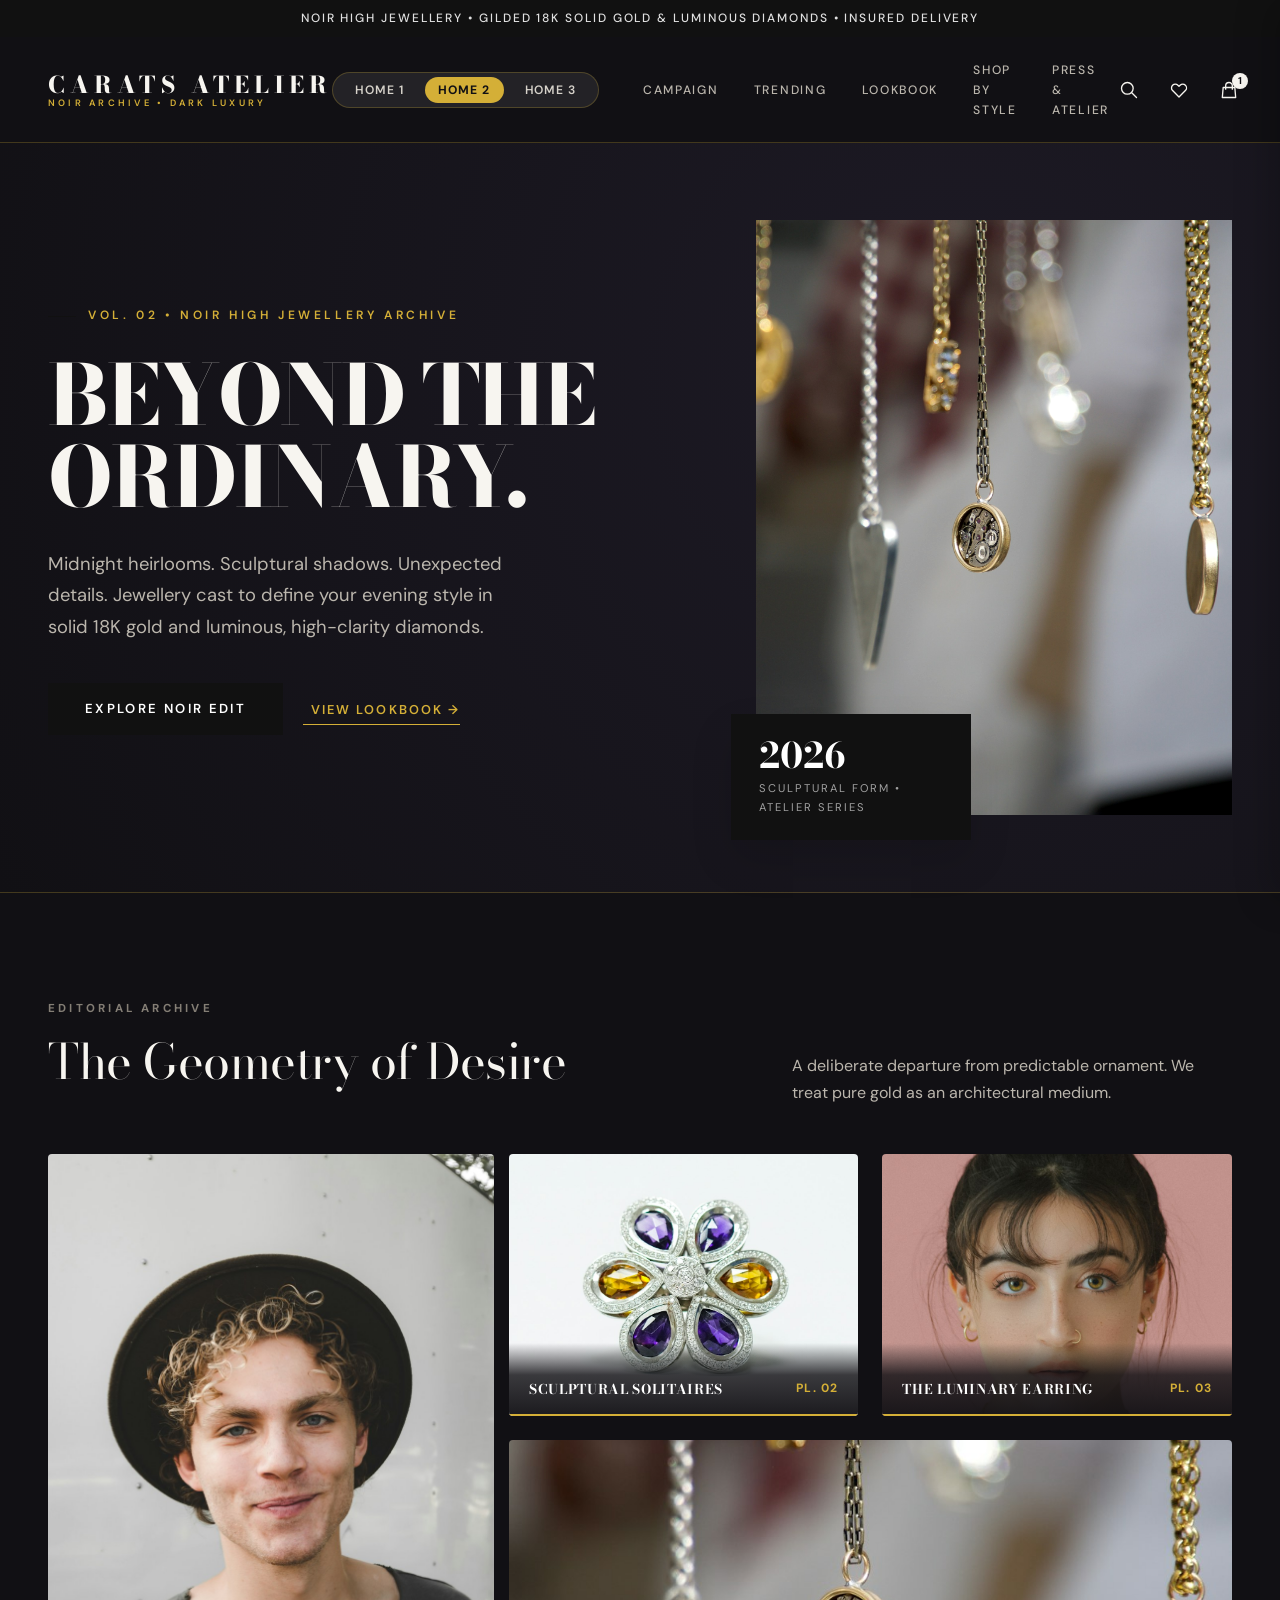
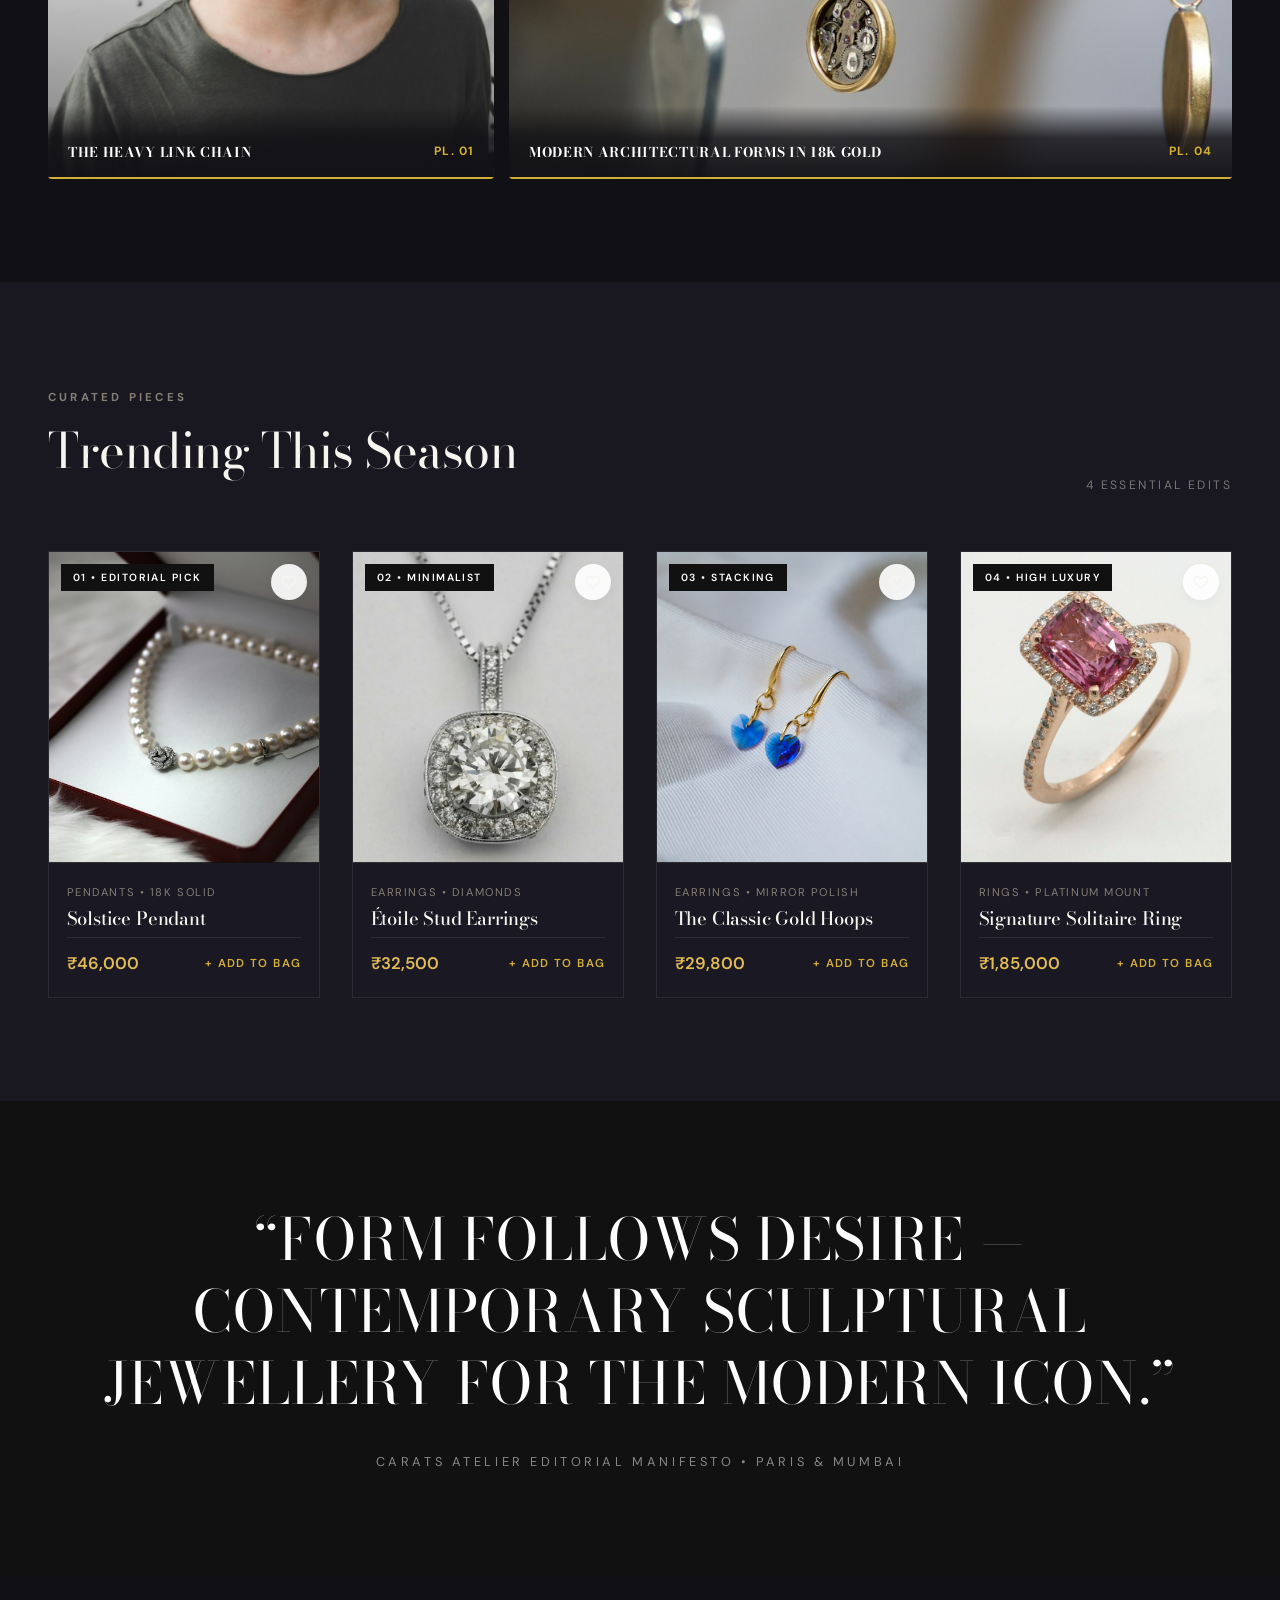
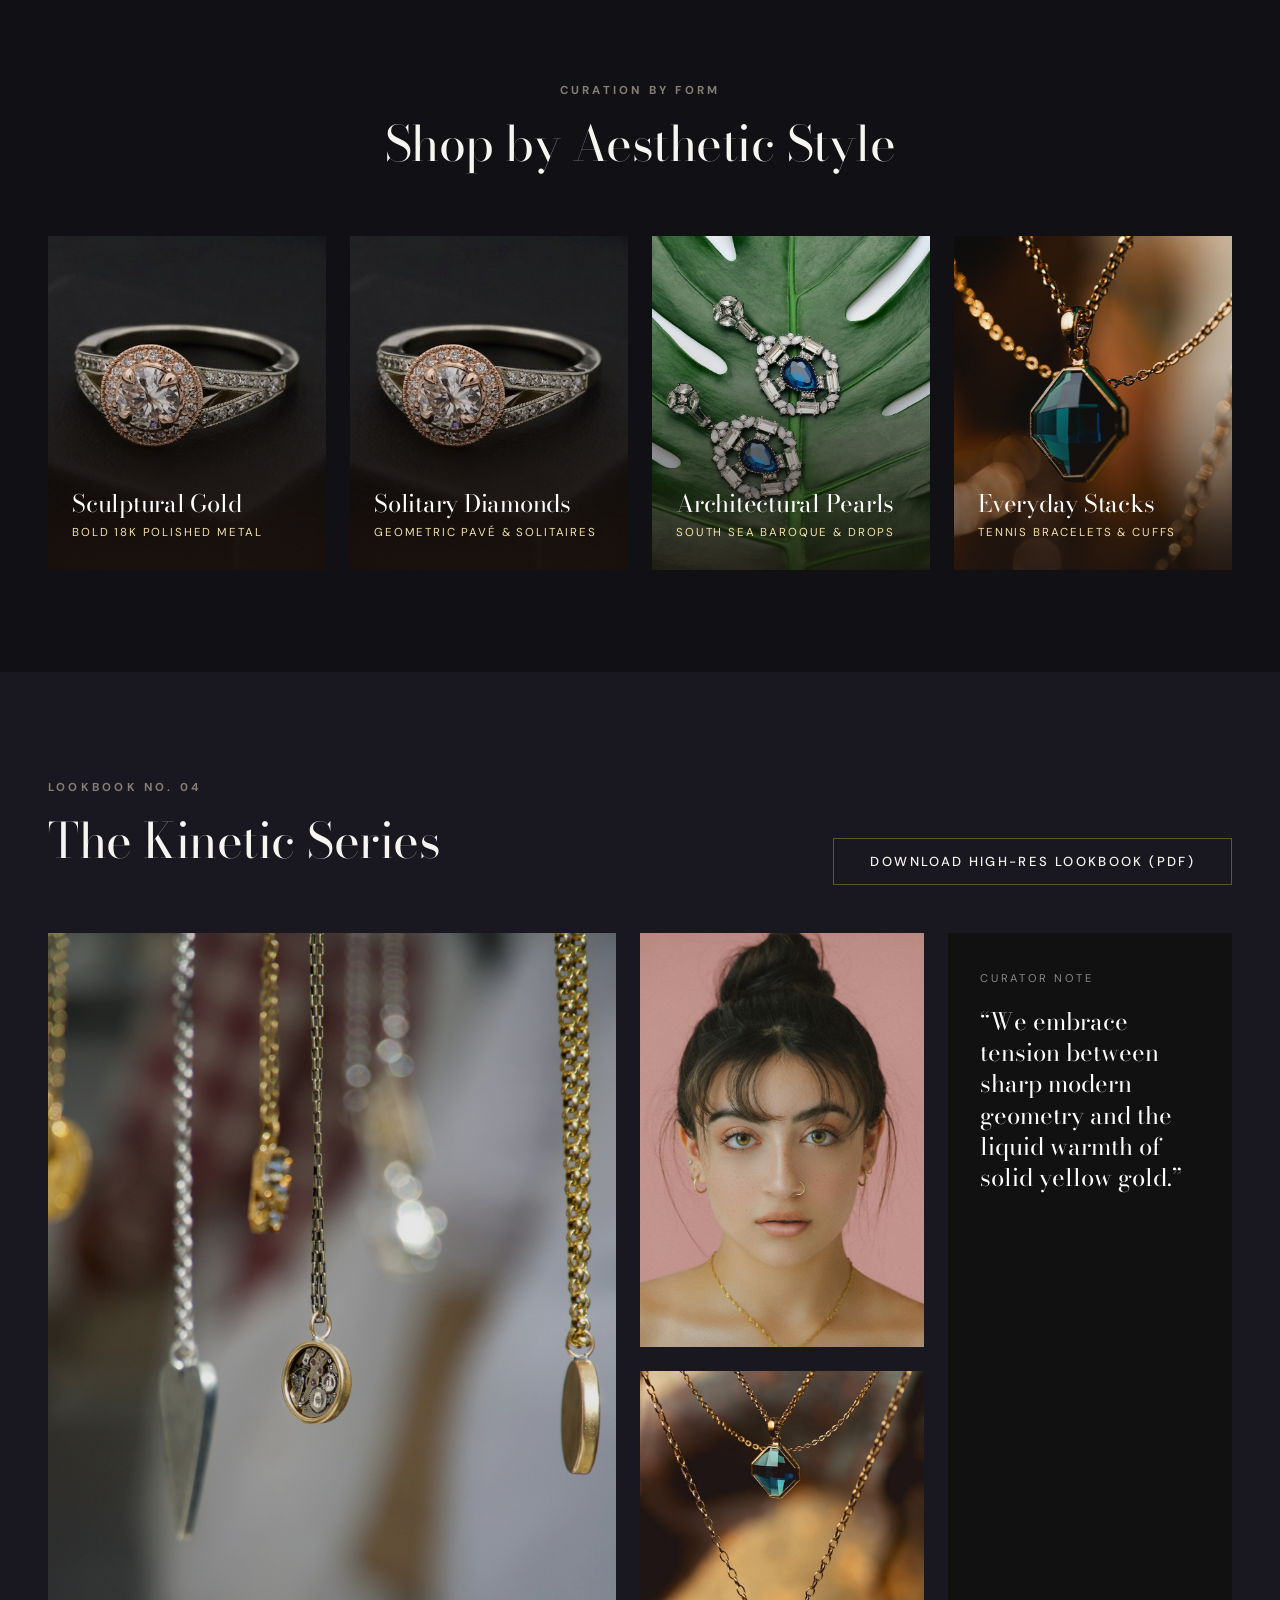
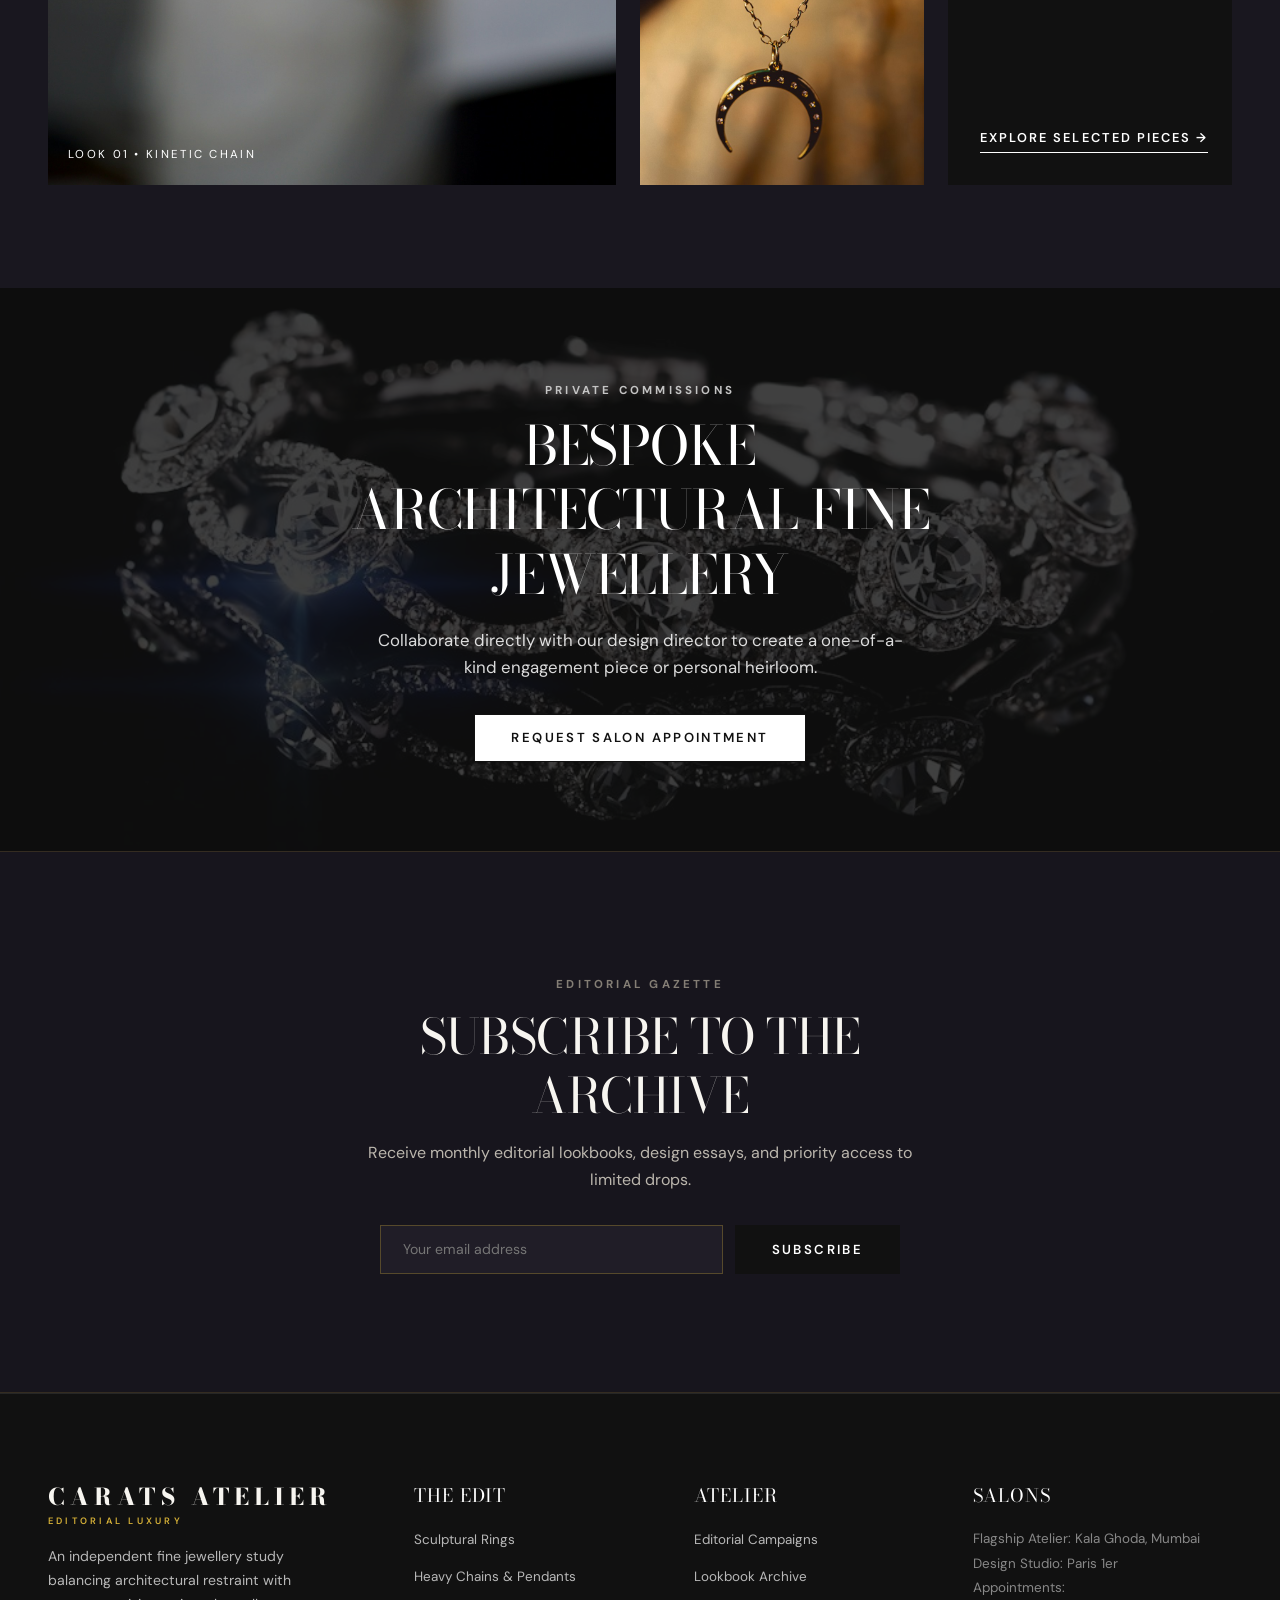
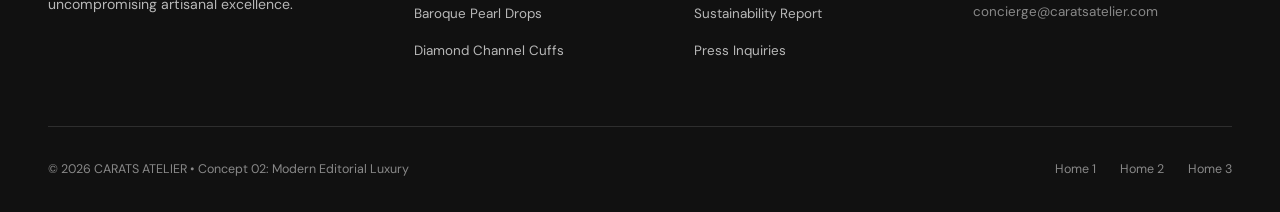
==== commit 32584404: "Transform Home 3 to Burgundy luxury theme, fix editorial grid image clipping, and enhance phone resp" ====
--- a/home-2.html
+++ b/home-2.html
@@ -162,7 +162,7 @@
           </div>
 
           <!-- Wide bottom block spanning 2 cols -->
-          <div class="spread-card standard" style="grid-column: 2 / span 2; aspect-ratio: 16/7;">
+          <div class="spread-card wide">
             <img src="assets/images/editorial-2.jpg" alt="Fine jewellery close-up" loading="lazy">
             <div class="spread-caption">
               <span class="spread-caption-title">Modern Architectural Forms in 18K Gold</span>
--- a/css/style.css
+++ b/css/style.css
@@ -248,62 +248,295 @@
   background-color: #201D27;
 }
 
-/* --- CONCEPT 3: CARATS BY GRACE (@caratsbygrace Fine Lab-Grown Diamonds) --- */
+/* --- CONCEPT 3: CARATS BY GRACE (@caratsbygrace Fine Lab-Grown Diamonds) — ROYAL VELVET BURGUNDY & CHAMPAGNE GOLD --- */
 body.theme-grace,
-body.theme-romantic {
-  --bg-primary: #FDF9F6;       /* Warm Cashmere Blush Ivory */
-  --bg-secondary: #F6EDE7;     /* Soft Rose Powder Cream */
-  --bg-card: #FFFFFF;
-  --bg-dark: #33221E;          /* Rich Warm Mocha Rosewood */
-  --text-primary: #33221E;     /* Deep Warm Espresso */
-  --text-secondary: #6B514B;   /* Velvety Cocoa */
-  --text-muted: #967B75;
-  --accent-gold: #C08A63;      /* Warm Rose Gold & Champagne Shimmer */
-  --accent-gold-light: #F2DCD0;
-  --accent-taupe: #A97C82;     /* Dusty Mauve */
-  --border-color: rgba(192, 138, 99, 0.28);
-  --border-subtle: rgba(51, 34, 30, 0.08);
+body.theme-romantic,
+body.theme-burgundy {
+  --bg-primary: #24050B;       /* Deep Imperial Velvet Burgundy */
+  --bg-secondary: #320811;     /* Rich Royal Bordeaux Wine */
+  --bg-card: #3D0C16;          /* Opulent Wine Velvet Card */
+  --bg-dark: #160206;          /* Midnight Oxblood Noir */
+  --text-primary: #FFF6F3;     /* Luminous Ivory Pearl */
+  --text-secondary: #E8D0CB;   /* Soft Rose Silk Cream */
+  --text-muted: #BFA09B;       /* Antique Dusty Rose */
+  --accent-gold: #E5C388;      /* Gilded Champagne Gold */
+  --accent-gold-light: #F6E2BD;/* Shimmering Pale Gold */
+  --accent-taupe: #5A1623;     /* Deep Crimson Merlot */
+  --border-color: rgba(229, 195, 136, 0.32);
+  --border-subtle: rgba(246, 226, 189, 0.12);
 
   --font-heading: var(--font-playfair);
   --font-body: var(--font-lato);
   --radius-card: 16px;
   --radius-btn: 30px;
-  --header-bg: rgba(253, 249, 246, 0.94);
-  --nav-text: #33221E;
+  --header-bg: rgba(36, 5, 11, 0.96);
+  --nav-text: #FFF6F3;
 }
 
 body.theme-grace .brand-wordmark {
   letter-spacing: 0.14em;
   font-weight: 600;
+  color: #FFF6F3;
 }
 
 body.theme-grace .site-header {
-  background-color: var(--header-bg);
-  border-bottom: 1px solid rgba(192, 138, 99, 0.2);
+  background-color: var(--header-bg) !important;
+  border-bottom: 1px solid rgba(229, 195, 136, 0.22);
+}
+
+body.theme-grace .nav-link,
+body.theme-grace .action-btn {
+  color: #FFF6F3;
+}
+
+body.theme-grace .nav-link:hover {
+  color: var(--accent-gold);
+}
+
+body.theme-grace .nav-concept-group {
+  background: rgba(255, 255, 255, 0.08);
+  border: 1px solid rgba(229, 195, 136, 0.25);
+}
+
+body.theme-grace .nav-concept-link {
+  color: #E8D0CB;
+}
+
+body.theme-grace .nav-concept-link.active {
+  background-color: var(--accent-gold);
+  color: #24050B;
+  font-weight: 700;
 }
 
 body.theme-grace .announcement-bar {
-  background-color: #F7EAE3;
-  color: #4A322D;
+  background-color: #160206;
+  color: var(--accent-gold);
+  border-bottom: 1px solid rgba(229, 195, 136, 0.2);
   font-family: var(--font-heading);
   font-style: italic;
   font-size: 0.94rem;
-  letter-spacing: 0.04em;
+  letter-spacing: 0.05em;
 }
 
 body.theme-grace .btn-primary {
-  background-color: #33221E;
-  color: #FDF9F6;
-  border-color: #33221E;
-  box-shadow: 0 4px 15px rgba(51, 34, 30, 0.15);
+  background-color: var(--accent-gold);
+  color: #24050B;
+  border-color: var(--accent-gold);
+  font-weight: 600;
+  box-shadow: 0 4px 18px rgba(229, 195, 136, 0.25);
 }
 
 body.theme-grace .btn-primary:hover {
-  background-color: #C08A63;
-  border-color: #C08A63;
+  background-color: #FFFFFF;
+  border-color: #FFFFFF;
+  color: #24050B;
+  transform: translateY(-2px);
+  box-shadow: 0 8px 24px rgba(255, 255, 255, 0.35);
+}
+
+body.theme-grace .btn-secondary {
+  border-color: rgba(229, 195, 136, 0.45);
+  color: #FFF6F3;
+  background: transparent;
+}
+
+body.theme-grace .btn-secondary:hover {
+  background-color: rgba(229, 195, 136, 0.15);
+  border-color: var(--accent-gold);
   color: #FFFFFF;
-  transform: translateY(-2px);
-  box-shadow: 0 8px 22px rgba(192, 138, 99, 0.35);
+}
+
+body.theme-grace .btn-underline {
+  color: var(--accent-gold);
+}
+
+body.theme-grace .product-card {
+  background-color: var(--bg-card);
+  border-color: rgba(229, 195, 136, 0.2);
+}
+
+body.theme-grace .product-card:hover {
+  border-color: rgba(229, 195, 136, 0.55);
+  box-shadow: 0 16px 36px rgba(10, 2, 4, 0.7);
+}
+
+body.theme-grace .product-image-wrap {
+  background-color: #1A0308;
+}
+
+body.theme-grace .product-title {
+  color: #FFF6F3;
+}
+
+body.theme-grace .product-category {
+  color: var(--accent-gold);
+}
+
+body.theme-grace .product-price {
+  color: var(--accent-gold-light);
+  font-weight: 700;
+}
+
+body.theme-grace .product-add-btn {
+  background-color: rgba(229, 195, 136, 0.15);
+  color: var(--accent-gold);
+  border: 1px solid rgba(229, 195, 136, 0.3);
+}
+
+body.theme-grace .product-add-btn:hover {
+  background-color: var(--accent-gold);
+  color: #24050B;
+}
+
+body.theme-grace .product-wishlist-btn {
+  background: rgba(36, 5, 11, 0.85);
+  color: #FFF6F3;
+  border: 1px solid rgba(229, 195, 136, 0.3);
+}
+
+body.theme-grace .product-wishlist-btn:hover {
+  background-color: var(--accent-gold);
+  color: #24050B;
+}
+
+body.theme-grace .feature-box {
+  background-color: var(--bg-card);
+  border-color: rgba(229, 195, 136, 0.25);
+}
+
+body.theme-grace .feature-icon {
+  color: var(--accent-gold);
+}
+
+body.theme-grace .feature-title {
+  color: #FFF6F3;
+}
+
+body.theme-grace .feature-desc {
+  color: #E8D0CB;
+}
+
+body.theme-grace .badge-rose {
+  background-color: rgba(229, 195, 136, 0.16);
+  color: #F6E2BD;
+  border: 1px solid rgba(229, 195, 136, 0.35);
+}
+
+body.theme-grace .romantic-floating-card,
+body.theme-grace .split-floating-note {
+  background-color: #320811;
+  color: #FFF6F3;
+  border: 1px solid rgba(229, 195, 136, 0.3);
+  box-shadow: 0 12px 32px rgba(0, 0, 0, 0.5);
+}
+
+body.theme-grace .floating-card-text {
+  color: #FFF6F3;
+}
+
+body.theme-grace .floating-card-sub,
+body.theme-grace .split-note-text {
+  color: #E8D0CB;
+}
+
+body.theme-grace .floating-icon-heart {
+  background-color: rgba(229, 195, 136, 0.2);
+  color: var(--accent-gold);
+}
+
+body.theme-grace .hero-romantic {
+  background: radial-gradient(circle at 75% 30%, #460E1A 0%, #24050B 72%);
+}
+
+body.theme-grace .romantic-frame-primary {
+  border: 6px solid #3A0C16;
+  outline: 1px solid rgba(229, 195, 136, 0.4);
+  box-shadow: 0 20px 50px rgba(0, 0, 0, 0.6);
+}
+
+body.theme-grace .gift-card {
+  border: 1px solid rgba(229, 195, 136, 0.25);
+}
+
+body.theme-grace .gift-card-content {
+  background: linear-gradient(to top, rgba(22, 2, 6, 0.95) 0%, rgba(22, 2, 6, 0.45) 60%, transparent 100%);
+}
+
+body.theme-grace .gift-card-title {
+  color: #FFF6F3;
+}
+
+body.theme-grace .gift-card-sub {
+  color: #F6E2BD;
+}
+
+body.theme-grace .testimonial-card {
+  background-color: var(--bg-card);
+  border-color: rgba(229, 195, 136, 0.2);
+}
+
+body.theme-grace .testimonial-quote {
+  color: #FFF6F3;
+}
+
+body.theme-grace .testimonial-author {
+  color: var(--accent-gold);
+}
+
+body.theme-grace .testimonial-city {
+  color: #BFA09B;
+}
+
+body.theme-grace .site-footer {
+  background-color: #160206 !important;
+  border-top: 1px solid rgba(229, 195, 136, 0.2);
+  color: #E8D0CB;
+}
+
+body.theme-grace .footer-heading {
+  color: #FFF6F3;
+}
+
+body.theme-grace .footer-link {
+  color: #BFA09B;
+}
+
+body.theme-grace .footer-link:hover {
+  color: var(--accent-gold);
+}
+
+body.theme-grace .quickview-card,
+body.theme-grace .drawer-panel,
+body.theme-grace .mobile-drawer-content {
+  background-color: #24050B;
+  color: #FFF6F3;
+}
+
+body.theme-grace .mobile-concept-list {
+  background-color: #320811;
+  border: 1px solid rgba(229, 195, 136, 0.2);
+}
+
+body.theme-grace .mobile-drawer-header {
+  border-bottom: 1px solid rgba(229, 195, 136, 0.2);
+}
+
+body.theme-grace .mobile-nav-link {
+  color: #FFF6F3;
+  border-bottom: 1px solid rgba(229, 195, 136, 0.12);
+}
+
+body.theme-grace .mobile-nav-link:hover {
+  color: var(--accent-gold);
+}
+
+body.theme-grace .search-modal {
+  background-color: rgba(22, 2, 6, 0.98);
+}
+
+body.theme-grace .search-input-field {
+  color: #FFF6F3;
+  border-bottom-color: var(--accent-gold);
 }
 
 /* ==========================================================================
@@ -1409,68 +1642,92 @@
 /* Editorial Campaign Asymmetric Spread */
 .editorial-spread-grid {
   display: grid;
-  grid-template-columns: 1.4fr 1fr 1fr;
+  grid-template-columns: minmax(0, 1.25fr) minmax(0, 1fr) minmax(0, 1fr);
   gap: 1.5rem;
   align-items: stretch;
+  width: 100%;
 }
 
 .spread-card {
   position: relative;
   overflow: hidden;
-  background-color: #F8F7F5;
+  background-color: #1A1822;
+  border-radius: 4px;
+  min-width: 0;
+  display: flex;
 }
 
 .spread-card.tall {
   grid-row: span 2;
-  aspect-ratio: 3/4.5;
+  aspect-ratio: 3/4.2;
 }
 
 .spread-card.standard {
   aspect-ratio: 4/3;
+}
+
+.spread-card.wide {
+  grid-column: 2 / span 2;
+  aspect-ratio: 16/7.5;
 }
 
 .spread-card img {
   width: 100%;
   height: 100%;
   object-fit: cover;
+  object-position: center;
+  display: block;
   transition: transform var(--transition-slow);
 }
 
+.spread-card.tall img {
+  object-position: center 20%;
+}
+
 .spread-card:hover img {
-  transform: scale(1.05);
+  transform: scale(1.04);
 }
 
 .spread-caption {
   position: absolute;
-  bottom: 1.25rem;
-  left: 1.25rem;
-  right: 1.25rem;
-  background: rgba(255, 255, 255, 0.92);
-  backdrop-filter: blur(8px);
-  padding: 0.9rem 1.1rem;
+  bottom: 0;
+  left: 0;
+  right: 0;
+  background: linear-gradient(to top, rgba(17, 16, 20, 0.95) 0%, rgba(17, 16, 20, 0.82) 55%, transparent 100%);
+  padding: 2.25rem 1.25rem 1rem;
   display: flex;
   justify-content: space-between;
-  align-items: center;
-}
-
-body.theme-dark .spread-caption {
-  background: rgba(22, 20, 28, 0.94);
-  color: #F7F5F0;
-  border: 1px solid rgba(212, 175, 55, 0.25);
+  align-items: flex-end;
+  gap: 0.75rem;
+  border-bottom: 2px solid var(--accent-gold);
+  pointer-events: none;
+}
+
+body.theme-bright .spread-caption {
+  background: linear-gradient(to top, rgba(255, 255, 255, 0.95) 0%, rgba(255, 255, 255, 0.8) 55%, transparent 100%);
+  border-bottom-color: var(--accent-gold);
 }
 
 .spread-caption-title {
   font-family: var(--font-bodoni);
-  font-size: 1.05rem;
+  font-size: clamp(0.78rem, 1.05vw, 0.95rem);
   font-weight: 700;
   text-transform: uppercase;
   letter-spacing: 0.05em;
+  line-height: 1.3;
+  color: #FFFFFF;
+}
+
+body.theme-bright .spread-caption-title {
+  color: #1C1917;
 }
 
 .spread-caption-num {
   font-size: 0.75rem;
   font-weight: 700;
-  color: #888888;
+  letter-spacing: 0.1em;
+  color: var(--accent-gold);
+  white-space: nowrap;
 }
 
 /* Big Typography Statement */
@@ -2625,11 +2882,22 @@
 
   .editorial-spread-grid {
     grid-template-columns: 1fr 1fr;
+    gap: 1.25rem;
   }
 
   .spread-card.tall {
+    grid-column: span 2;
     grid-row: span 1;
-    aspect-ratio: 4/5;
+    aspect-ratio: 16/9;
+  }
+
+  .spread-card.standard {
+    aspect-ratio: 1/1;
+  }
+
+  .spread-card.wide {
+    grid-column: span 2;
+    aspect-ratio: 16/8;
   }
 }
 
@@ -2671,12 +2939,52 @@
     padding: 1rem 1.25rem;
   }
 
+  .hero-editorial-floating-badge {
+    left: 10px;
+    bottom: -15px;
+    padding: 1rem 1.25rem;
+  }
+
+  .romantic-floating-card {
+    left: 10px;
+    bottom: -15px;
+    padding: 0.85rem 1.1rem;
+  }
+
+  .hero-romantic-media {
+    width: 100%;
+    max-width: 440px;
+    margin-inline: auto;
+  }
+
+  .romantic-frame-primary {
+    width: 92%;
+  }
+
   .quickview-card {
     grid-template-columns: 1fr;
   }
 
   .editorial-spread-grid {
-    grid-template-columns: 1fr;
+    grid-template-columns: 1fr !important;
+    gap: 1.25rem;
+  }
+
+  .spread-card.tall,
+  .spread-card.standard,
+  .spread-card.wide {
+    grid-column: span 1 !important;
+    grid-row: span 1 !important;
+    aspect-ratio: 4/3 !important;
+    width: 100%;
+  }
+
+  .spread-caption {
+    padding: 1.75rem 1rem 0.85rem;
+  }
+
+  .spread-caption-title {
+    font-size: 0.88rem;
   }
 
   .footer-top {
@@ -2702,6 +3010,39 @@
   }
 }
 
+@media (max-width: 480px) {
+  .editorial-spread-grid {
+    gap: 1rem;
+  }
+
+  .spread-card.tall,
+  .spread-card.standard,
+  .spread-card.wide {
+    aspect-ratio: 1/1 !important;
+  }
+
+  .spread-caption {
+    padding: 1.5rem 0.85rem 0.75rem;
+  }
+
+  .spread-caption-title {
+    font-size: 0.8rem;
+    letter-spacing: 0.04em;
+  }
+
+  .spread-caption-num {
+    font-size: 0.68rem;
+  }
+
+  .hero-romantic-title {
+    font-size: 2.2rem;
+  }
+
+  .hero-editorial-title {
+    font-size: 2.4rem;
+  }
+}
+
 @media (max-width: 390px) {
   .brand-wordmark {
     font-size: 1.2rem;
